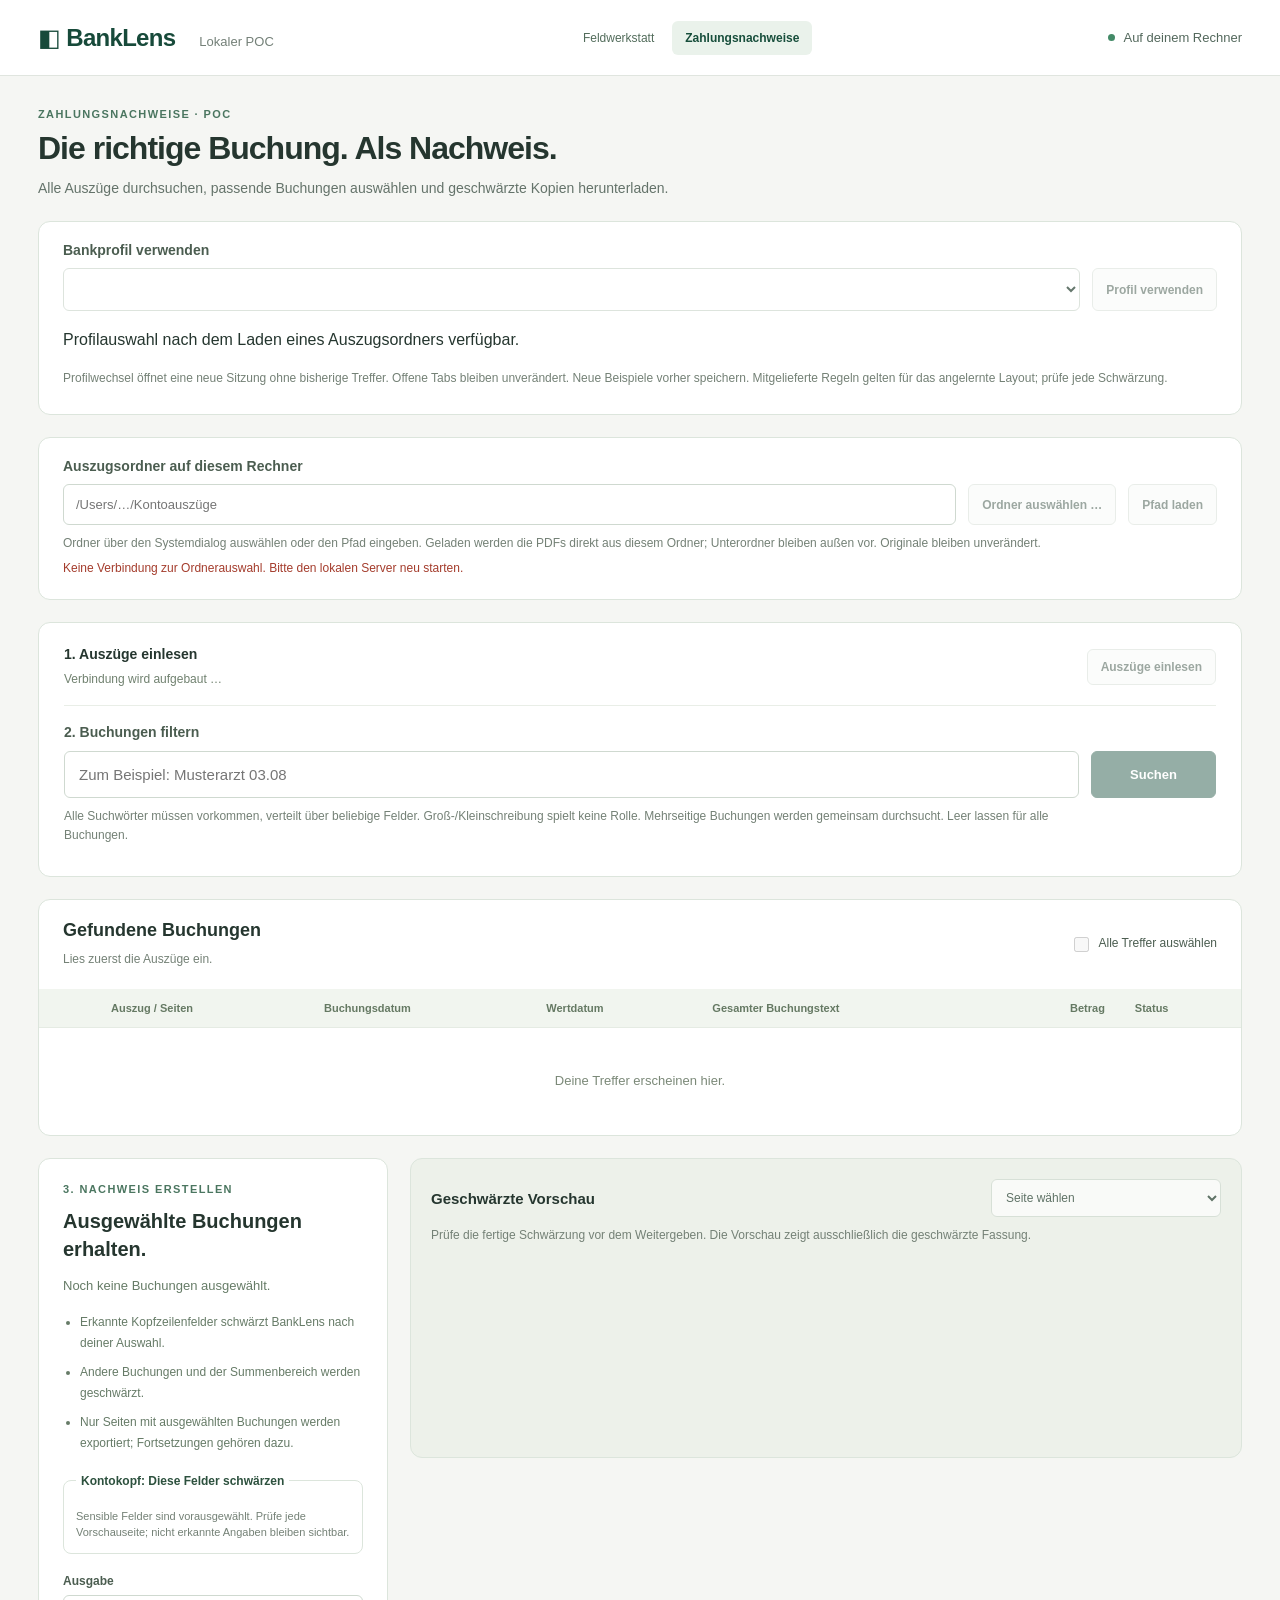
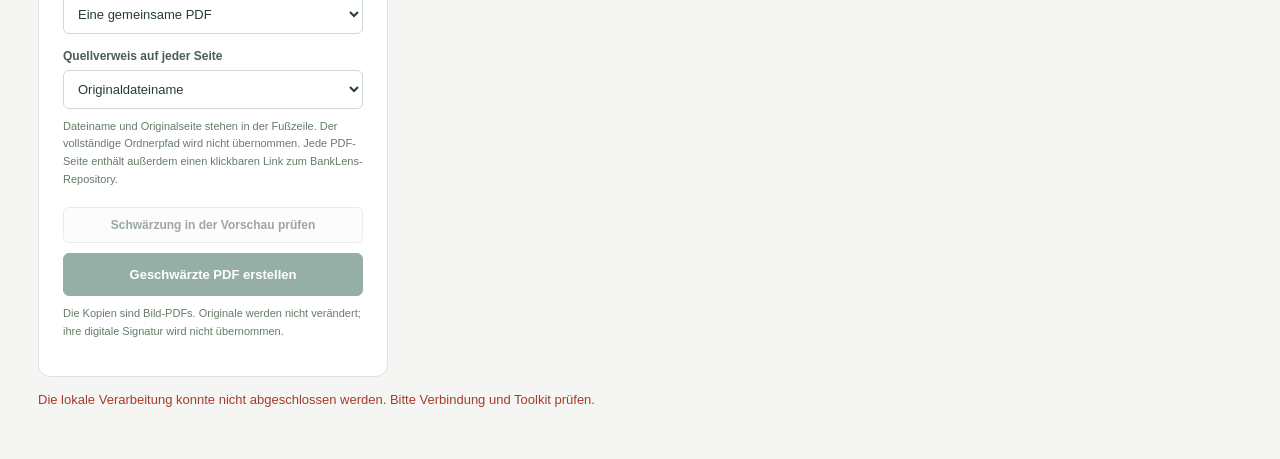
==== banklens_pdf/web/proof.html @ d5701d14 "Add selectable bank profiles with immutable local revisions Refs #6. Bundle structural Bank Austria " ====
<!doctype html>
<html lang="de">
<head><meta charset="utf-8"><meta name="viewport" content="width=device-width,initial-scale=1"><title>BankLens · Zahlungsnachweise</title><link rel="stylesheet" href="style.css"><link rel="stylesheet" href="proof.css"><script src="proof.js" defer></script><script src="source.js" defer></script><script src="profiles.js" defer></script></head>
<body>
<header><a class="brand" href="./">◧ BankLens <span id="version">Lokaler POC</span></a><nav class="mode-nav"><a href="./">Feldwerkstatt</a><a href="proof.html" aria-current="page">Zahlungsnachweise</a></nav><span class="local"><i></i> Auf deinem Rechner</span></header>
<main>
  <section class="intro"><div class="eyebrow">ZAHLUNGSNACHWEISE · POC</div><h1>Die richtige Buchung. Als Nachweis.</h1><p>Alle Auszüge durchsuchen, passende Buchungen auswählen und geschwärzte Kopien herunterladen.</p></section>
  <section class="source-card" aria-label="Bankprofil"><label for="profile-select">Bankprofil verwenden</label><div class="source-line"><select id="profile-select" disabled aria-describedby="profile-status profile-help"></select><button id="profile-switch" class="secondary" disabled>Profil verwenden</button></div><p id="profile-status" role="status" aria-live="polite">Profil wird geladen …</p><p id="profile-help" class="help">Profilwechsel öffnet eine neue Sitzung ohne bisherige Treffer. Offene Tabs bleiben unverändert. Neue Beispiele vorher speichern. Mitgelieferte Regeln gelten für das angelernte Layout; prüfe jede Schwärzung.</p></section>
  <section class="source-card" aria-label="Auszugsordner"><form id="source-form"><label for="source-directory">Auszugsordner auf diesem Rechner</label><div class="source-line"><input id="source-directory" type="text" placeholder="/Users/…/Kontoauszüge" autocomplete="off" spellcheck="false" disabled><button id="source-pick" class="secondary" type="button" disabled>Ordner auswählen …</button><button id="source-load" class="secondary" type="submit" disabled>Pfad laden</button></div><p class="help">Ordner über den Systemdialog auswählen oder den Pfad eingeben. Geladen werden die PDFs direkt aus diesem Ordner; Unterordner bleiben außen vor. Originale bleiben unverändert.</p><p id="source-status" role="status" aria-live="polite">Ordnerinformationen werden geladen …</p></form></section>
  <section class="search-card">
    <div class="index-bar"><div><strong>1. Auszüge einlesen</strong><p id="index-profile" class="help"></p><p id="index-status" role="status">Verbindung wird aufgebaut …</p></div><div><button id="index" class="secondary" disabled>Auszüge einlesen</button><button id="stop" class="secondary" hidden>Anhalten</button></div></div>
    <progress id="index-progress" max="1" value="0" hidden></progress>
    <form id="search-form"><label for="query">2. Buchungen filtern</label><div class="search-line"><input id="query" type="search" placeholder="Zum Beispiel: Musterarzt 03.08" maxlength="500" autocomplete="off" disabled><button id="search" class="primary" disabled>Suchen</button></div><p class="help">Alle Suchwörter müssen vorkommen, verteilt über beliebige Felder. Groß-/Kleinschreibung spielt keine Rolle. Mehrseitige Buchungen werden gemeinsam durchsucht. Leer lassen für alle Buchungen.</p></form>
  </section>
  <section class="results-card">
    <div class="results-heading"><div><h2>Gefundene Buchungen</h2><p id="result-count" class="help">Lies zuerst die Auszüge ein.</p></div><label class="checkbox"><input id="select-all" type="checkbox" disabled>Alle Treffer auswählen</label></div>
    <div class="table-scroll"><table id="results"><thead><tr><th><span class="sr-only">Auswahl</span></th><th>Auszug / Seiten</th><th>Buchungsdatum</th><th>Wertdatum</th><th>Gesamter Buchungstext</th><th class="amount">Betrag</th><th>Status</th></tr></thead><tbody id="result-rows"></tbody></table></div>
    <p id="empty-results" class="empty-results">Deine Treffer erscheinen hier.</p>
  </section>
  <section class="export-area">
    <div class="export-card"><div class="eyebrow">3. NACHWEIS ERSTELLEN</div><h2>Ausgewählte Buchungen erhalten.</h2><p id="selection-count">Noch keine Buchungen ausgewählt.</p><ul class="policy"><li>Erkannte Kopfzeilenfelder schwärzt BankLens nach deiner Auswahl.</li><li>Andere Buchungen und der Summenbereich werden geschwärzt.</li><li>Nur Seiten mit ausgewählten Buchungen werden exportiert; Fortsetzungen gehören dazu.</li></ul><fieldset class="redaction-fieldset"><legend>Kontokopf: Diese Felder schwärzen</legend><div id="redaction-options" class="redaction-options"></div><p id="redaction-help" class="help">Sensible Felder sind vorausgewählt. Prüfe jede Vorschauseite; nicht erkannte Angaben bleiben sichtbar.</p></fieldset><label for="export-format">Ausgabe</label><select id="export-format"><option value="combined">Eine gemeinsame PDF</option><option value="separate">Einzel-PDFs und ZIP</option></select><label for="source-reference">Quellverweis auf jeder Seite</label><select id="source-reference"><option value="filename">Originaldateiname</option><option value="neutral">Neutrale Dokumentnummer</option></select><p class="help">Dateiname und Originalseite stehen in der Fußzeile. Der vollständige Ordnerpfad wird nicht übernommen. Jede PDF-Seite enthält außerdem einen klickbaren Link zum BankLens-Repository.</p><button id="preview" class="secondary full spaced" disabled>Schwärzung in der Vorschau prüfen</button><button id="export" class="primary full spaced" disabled>Geschwärzte PDF erstellen</button><p class="help">Die Kopien sind Bild-PDFs. Originale werden nicht verändert; ihre digitale Signatur wird nicht übernommen.</p><progress id="export-progress" max="1" value="0" hidden></progress><p id="export-status" role="status"></p><div id="downloads"></div></div>
    <div class="preview-card"><div class="preview-heading"><h2>Geschwärzte Vorschau</h2><label class="sr-only" for="preview-page">Vorschauseite</label><select id="preview-page" disabled><option value="">Seite wählen</option></select></div><p id="preview-hint" class="help">Prüfe die fertige Schwärzung vor dem Weitergeben. Die Vorschau zeigt ausschließlich die geschwärzte Fassung.</p><img id="preview-image" alt="Vorschau der geschwärzten PDF-Kopie" hidden></div>
  </section>
  <p id="status" role="status" aria-live="polite"></p>
</main>
</body></html>
---- banklens_pdf/web/style.css ----
:root{font-family:Inter,-apple-system,BlinkMacSystemFont,"Segoe UI",sans-serif;color:#25362f;background:#f5f6f3;font-synthesis:none}*{box-sizing:border-box}body{margin:0}header{height:76px;background:#fff;border-bottom:1px solid #e0e5df;padding:0 38px;display:flex;align-items:center;justify-content:space-between}.brand{font-size:24px;font-weight:750;letter-spacing:-.7px;text-decoration:none;color:#174a3a}.brand span{font-size:13px;color:#748078;letter-spacing:0;font-weight:450;margin-left:18px}.local{font-size:13px;color:#53685c;display:flex;align-items:center;gap:8px}.local i{width:7px;height:7px;border-radius:50%;background:#438a67}main{max-width:1500px;margin:auto;padding:32px 38px 48px}.eyebrow{font-size:11px;font-weight:750;letter-spacing:1.4px;color:#4b7660}h1{font-size:32px;letter-spacing:-1px;margin:10px 0}p{line-height:1.6}.intro p{font-size:14px;color:#64736a;margin:0 0 22px}.notice{background:#fff7e7;border:1px solid #e9d7ad;border-radius:9px;padding:13px 17px;font-size:13px;color:#70552b;margin-bottom:24px}.notice strong{margin-right:5px}.workspace{display:grid;grid-template-columns:minmax(0,1fr) 340px;gap:24px;align-items:start}.viewer{background:#e9ede8;border:1px solid #d9e0d9;border-radius:12px;overflow:hidden}.toolbar{background:#fff;border-bottom:1px solid #dfe4de;padding:13px 16px;display:flex;justify-content:space-between;gap:12px;align-items:center}.toolbar select{width:150px;margin:0}.pager{display:flex;align-items:center;gap:9px;font-size:12px;color:#657369}.pager input{width:58px;margin:0;padding:8px}.pager button{padding:7px 10px}.paper-space{padding:25px;min-height:500px;position:relative}.paper{position:relative;line-height:0;width:100%;box-shadow:0 3px 14px #203d2917;background:#fff;user-select:none}.paper img{display:block;width:100%;height:auto}.paper svg{position:absolute;inset:0;width:100%;height:100%;touch-action:none;cursor:crosshair}.paper rect.mark{fill:#d1eee3;fill-opacity:.87;stroke:#147453;stroke-width:2;vector-effect:non-scaling-stroke}.paper rect.draft{fill:#258c6a;fill-opacity:.2;stroke:#147453;stroke-width:2;stroke-dasharray:5;vector-effect:non-scaling-stroke}.paper text{font:14px sans-serif;fill:#174a3a;pointer-events:none}#loading{text-align:center;padding:50px 8px;color:#64736a;font-size:14px}.viewer-footer{padding:13px 18px;color:#68766c;font-size:12px;border-top:1px solid #d8dfd7}aside{display:flex;flex-direction:column;gap:15px}.card{padding:20px;background:#fff;border:1px solid #dfe5de;border-radius:12px}.card-title{display:flex;align-items:center;gap:10px;margin-bottom:19px}.step{font-size:11px;font-weight:700;background:#edf3ee;border:1px solid #dce7df;color:#476c56;border-radius:50%;width:23px;height:23px;display:grid;place-items:center}h2{font-size:15px;margin:0;font-weight:650}label{font-size:12px;color:#4b5d50;font-weight:600;display:block;margin-top:15px}input,select,button{font:inherit;border:1px solid #cfd9d0;border-radius:6px;background:#fff;color:#253e30}input,select{width:100%;margin-top:7px;padding:10px;font-size:13px}input:focus,select:focus,button:focus-visible,summary:focus-visible{outline:3px solid #94c9b5;outline-offset:2px}button{padding:10px 13px;cursor:pointer;font-size:12px;font-weight:600}button:disabled{opacity:.45;cursor:default}.full{width:100%}.primary{background:#174e3b;color:#fff;border-color:#174e3b;font-size:13px;padding:13px}.secondary{background:#f8faf7}.help{font-size:12px;color:#748176;line-height:1.6;margin:9px 0}.checkbox{display:flex;gap:9px;font-size:12px;font-weight:400;line-height:1.6}.checkbox input{margin:3px 0;width:15px;height:15px;flex-shrink:0;accent-color:#174e3b}details{border-top:1px solid #edf0eb;margin-top:18px;padding-top:15px}summary{font-size:12px;color:#476c56;cursor:pointer}.coordinates{display:grid;grid-template-columns:1fr 1fr;gap:0 12px;margin-bottom:12px}.counts{font-size:11px;color:#6a7d6e;display:flex;justify-content:space-between;gap:7px;align-items:center}.badge{font-size:10px;padding:4px 7px;background:#edf3ee;border-radius:4px;white-space:nowrap}.badge.changed{background:#fff0d8;color:#805c23}#regions{padding:0;margin:12px 0;list-style:none;max-height:235px;overflow:auto}#regions li{padding:10px 0;border-top:1px solid #eef1ec;display:flex;gap:8px;align-items:center}#regions li div{flex:1;min-width:0}#regions strong{display:block;font-size:12px;font-weight:600}#regions small{display:block;font-size:11px;color:#708075;margin-top:4px;white-space:nowrap;overflow:hidden;text-overflow:ellipsis}#regions button{border:0;color:#987466;font-size:16px;padding:5px 9px}#status{font-size:12px;color:#356f51;line-height:1.6;margin-bottom:0}#status.error{color:#a33b2b}.sr-only{position:absolute;width:1px;height:1px;padding:0;overflow:hidden;clip:rect(0,0,0,0);white-space:nowrap}body.busy #overlay{pointer-events:none}body.busy #page-image{opacity:.4}@media(min-width:1500px){.paper-space{padding:32px 60px}}@media(max-width:950px){.workspace{grid-template-columns:minmax(0,1fr) 300px}main{padding:25px 20px}.toolbar{flex-wrap:wrap}.paper-space{padding:15px}header{padding:0 20px}}@media(max-width:720px){.workspace{grid-template-columns:1fr}header{height:65px}.brand span{display:none}.brand{font-size:21px}.local{font-size:11px}.paper-space{min-height:240px}h1{font-size:28px}.toolbar{flex-wrap:nowrap}.toolbar select{width:125px}main{padding:24px 12px}.pager{gap:5px}.pager label{display:none}.notice{line-height:1.6}}
/* Feldwerkstatt: text selection sits above non-interactive field highlights. */
.paper svg{pointer-events:none;cursor:default;z-index:1}.paper{user-select:text}.paper img{user-select:none}#text-layer{position:absolute;inset:0;z-index:2;user-select:text;cursor:text;overflow:hidden}.token{position:absolute;display:inline-block;white-space:pre;color:transparent;transform-origin:top left;user-select:text;cursor:text}.token::selection{background:#4f8dd46b;color:transparent}.paper .field-mark{fill:#5baf8b;fill-opacity:.15;stroke:#27805b;stroke-width:1.4;vector-effect:non-scaling-stroke}.paper .field-mark.suggestion{fill:#ecb95b;fill-opacity:.2;stroke:#b98520;stroke-dasharray:4 2}.paper .field-mark.row-mark{fill-opacity:.04;stroke-opacity:.55;stroke-width:1}.paper .field-mark.selected{fill:#508bd5;fill-opacity:.22;stroke:#3479c0;stroke-width:2}body.busy #text-layer{pointer-events:none}.spaced{margin-top:10px}.view-options{display:flex;align-items:center;gap:10px;padding:10px 16px;background:#f8faf6;border-bottom:1px solid #dce4da;flex-wrap:wrap}.view-options label{margin:0;font-size:11px}.view-options select{width:210px;margin:0;padding:7px;font-size:11px}.legend{display:flex;align-items:center;gap:5px;font-size:10px;color:#667c6b;margin-left:auto}.legend i{height:7px;width:7px;display:inline-block;border-radius:2px}.example-dot{background:#4b9c73}.suggestion-dot{background:#d8ab54}.selection-preview{background:#f1f5f1;border:1px dashed #cad8cd;border-radius:7px;padding:12px;font-size:13px;line-height:1.6;min-height:64px;max-height:150px;overflow:auto;white-space:pre-wrap;user-select:text}.button-pair{display:flex;gap:8px;margin-top:10px}.button-pair button{flex:1;font-size:11px;padding:8px}.summary{padding:12px;border-radius:7px;background:#f3f6ef;font-size:12px;line-height:1.7;color:#526d58}#annotations{list-style:none;padding:0;margin:12px 0;max-height:340px;overflow:auto}#annotations li{padding:12px 0;border-top:1px solid #e8eee7}#annotations strong{display:block;font-size:12px}#annotations small{display:block;white-space:pre-wrap;overflow-wrap:anywhere;font-size:11px;line-height:1.6;margin-top:4px;color:#687c6b}.annotation-kind{display:inline-block;font-size:9px;padding:3px 5px;border-radius:3px;margin-top:6px;background:#edf4ee;color:#3d6b4b}.annotation-kind.suggestion{background:#fff1d4;color:#8a641f}.annotation-actions{display:flex;flex-wrap:wrap;gap:5px;margin-top:8px}.small-action{padding:5px 7px;font-size:10px;background:#fbfcfa}.rows-section{background:#fff;padding:20px;border-top:1px solid #dce4da}.rows-section h2{font-size:14px}.table-scroll{overflow:auto}table{border-collapse:collapse;width:100%;font-size:11px;margin-top:15px}th{text-align:left;color:#657963;font-weight:600;background:#f1f5ef}td,th{padding:10px;border-bottom:1px solid #e5ebe3;vertical-align:top}td{white-space:pre-wrap;line-height:1.5}progress{width:100%;height:8px;accent-color:#286a49;margin-top:15px}.save-card label{margin-top:0}.workspace{grid-template-columns:minmax(0,1fr) 360px}#status{overflow-wrap:anywhere}@media(min-width:951px){aside{position:sticky;top:16px;max-height:calc(100vh -32px);overflow-y:auto;padding-right:3px;scrollbar-width:thin}}@media(max-width:950px){.workspace{grid-template-columns:minmax(0,1fr) 310px}}@media(max-width:720px){.workspace{grid-template-columns:1fr}.view-options{gap:7px}.view-options select{width:175px}.legend{margin-left:0}.toolbar select{width:110px}.local{font-size:10px}#annotations{max-height:420px}}
.owner-list{display:flex;gap:10px;flex-wrap:wrap;font-size:12px;color:#657963;margin:12px 0 22px}.owner-list div{display:flex;flex-direction:column;gap:5px;border:1px solid #dce5db;border-radius:6px;padding:10px 12px;background:#f7faf5}.owner-list strong{font-size:10px;color:#6b7e69}.owner-list span{color:#284631}.format-warning{color:#a4631b!important}#holder-control{margin-bottom:15px}#holder-control label{margin-top:10px}
.mode-nav{display:flex;gap:5px}.mode-nav a{font-size:12px;color:#526c5b;text-decoration:none;padding:9px 12px;border-radius:6px}.mode-nav a[aria-current=page]{background:#eaf2eb;color:#174e3b;font-weight:650}@media(max-width:950px){header .local{display:none}}@media(max-width:720px){.mode-nav a{font-size:10px;padding:8px}.mode-nav{gap:0}}

/* Local folder selection is shared by both modes. */
.source-card{background:#fff;border:1px solid #dce5dc;border-radius:12px;padding:20px 24px;margin-bottom:22px}.source-card label{margin-top:0;font-size:14px}.source-line{display:flex;align-items:stretch;gap:12px;margin-top:10px}.source-line input,.source-line select{margin:0;min-width:0;flex:1;padding:12px}.source-line button{white-space:nowrap}.source-card .help{margin-bottom:6px}#source-status{font-size:12px;color:#436d51;margin:4px 0 0;overflow-wrap:anywhere}#source-status.error{color:#a43c2c}@media(max-width:720px){.source-card{padding:18px}.source-line{flex-direction:column;gap:8px}.source-line button{align-self:flex-start}}
---- banklens_pdf/web/proof.css ----
.mode-nav{display:flex;gap:5px}.mode-nav a{color:#526c5b;text-decoration:none;font-size:12px;padding:10px 13px;border-radius:6px}.mode-nav a[aria-current=page]{background:#eaf2eb;color:#174e3b;font-weight:650}main{max-width:1550px}.search-card,.results-card,.export-card,.preview-card{background:#fff;border:1px solid #dce5dc;border-radius:12px}.search-card{padding:22px 25px;margin-bottom:22px}.index-bar{display:flex;justify-content:space-between;align-items:center;gap:20px;border-bottom:1px solid #e9eee7;padding-bottom:16px;margin-bottom:18px}.index-bar strong{font-size:14px}.index-bar p{font-size:12px;color:#70816f;margin:7px 0 0}.index-bar button{white-space:nowrap}#search-form>label{font-size:14px;margin:0 0 11px}.search-line{display:flex;gap:12px}.search-line input{margin:0;padding:14px;font-size:15px;flex:1;min-width:0}.search-line button{width:125px}.search-card .help{max-width:1000px}.results-card{overflow:hidden}.results-heading{padding:20px 24px;display:flex;justify-content:space-between;gap:15px;align-items:center}.results-heading h2{font-size:18px}.results-heading p{margin-bottom:0}.results-heading label{margin:0;white-space:nowrap}.results-card .table-scroll{max-height:620px;overflow:auto}#results{margin:0;font-size:12px}#results th{position:sticky;top:0;background:#f1f5ef;z-index:1;font-size:11px}#results td,#results th{padding:13px 15px}#results input[type=checkbox]{width:16px;height:16px;margin:2px;accent-color:#1e6446}#results td:first-child{width:35px}.booking-text{min-width:240px;max-width:650px;white-space:pre-wrap;overflow-wrap:anywhere;line-height:1.65}.amount{text-align:right;white-space:nowrap;font-variant-numeric:tabular-nums}.document-label{font-weight:600;white-space:nowrap}.document-pages{font-size:11px;color:#74836f;display:block;margin-top:5px}.booking-state{font-size:10px;padding:4px 6px;border-radius:4px;background:#edf4ee;color:#4b7558;white-space:nowrap}.booking-state.incomplete{background:#fff0d6;color:#8a641e}.empty-results{text-align:center;padding:30px;color:#7b8978;font-size:13px}.export-area{display:grid;grid-template-columns:350px minmax(0,1fr);gap:22px;margin-top:22px;align-items:start}.export-card{padding:24px}.export-card h2{font-size:20px;line-height:1.4;margin:12px 0}.export-card>p{font-size:13px;color:#667c67}.policy{padding-left:17px;font-size:12px;line-height:1.75;color:#667b67;margin:15px 0 20px}.policy li{margin-bottom:8px}.export-card .help{font-size:11px}#export-status{font-size:12px;color:#356c49;line-height:1.6}.preview-card{padding:20px;min-height:300px;background:#edf1ea}.preview-heading{display:flex;align-items:center;justify-content:space-between;gap:15px}.preview-heading select{margin:0;max-width:230px;font-size:12px}.preview-heading h2{font-size:15px}.preview-card>img{display:block;max-width:100%;height:auto;margin:15px auto 0;box-shadow:0 3px 15px #182c2222}.preview-card>img[hidden]{display:none}#downloads a{display:block;padding:11px 13px;margin-top:9px;border:1px solid #b8cfbc;border-radius:6px;color:#1b5f3f;background:#f3f8f2;text-decoration:none;font-size:12px;font-weight:600}#status{font-size:13px;color:#466e50}#status.error{color:#a43c2c}.search-card progress{margin-top:0;margin-bottom:15px}@media(max-width:950px){.export-area{grid-template-columns:300px minmax(0,1fr)}header .local{display:none}.mode-nav a{padding:9px;font-size:11px}}@media(max-width:720px){.export-area{grid-template-columns:1fr}.search-card{padding:18px}.index-bar{align-items:flex-start;gap:10px}.index-bar button{padding:9px;font-size:11px}.search-line{gap:8px}.search-line input{font-size:13px}.search-line button{width:85px}.results-heading{padding:18px;align-items:flex-start;flex-direction:column}.brand span{display:none}.mode-nav{gap:0}.mode-nav a{padding:8px;font-size:10px}.preview-heading{flex-wrap:wrap}.preview-heading select{max-width:100%}.booking-text{min-width:230px}}
.redaction-fieldset{border:1px solid #dce5dc;border-radius:8px;padding:12px;margin:16px 0 20px;min-width:0}.redaction-fieldset legend{font-size:12px;font-weight:650;padding:0 5px;color:#2d513e}.redaction-options{display:grid;grid-template-columns:1fr 1fr;gap:4px 10px}.redaction-option{display:grid;grid-template-columns:18px minmax(0,1fr);grid-template-rows:auto auto;align-items:center;gap:2px 6px;margin:0;padding:5px 2px;font-size:11px;line-height:1.35}.redaction-option input{grid-row:1/3;width:15px;height:15px;margin:0;accent-color:#1e6446}.redaction-option small{grid-column:2;color:#7b8978;font-size:9px;font-weight:400}.redaction-option:has(input:disabled){color:#849083}.redaction-fieldset .help{margin:8px 0 0;line-height:1.5}@media(max-width:420px){.redaction-options{grid-template-columns:1fr}}
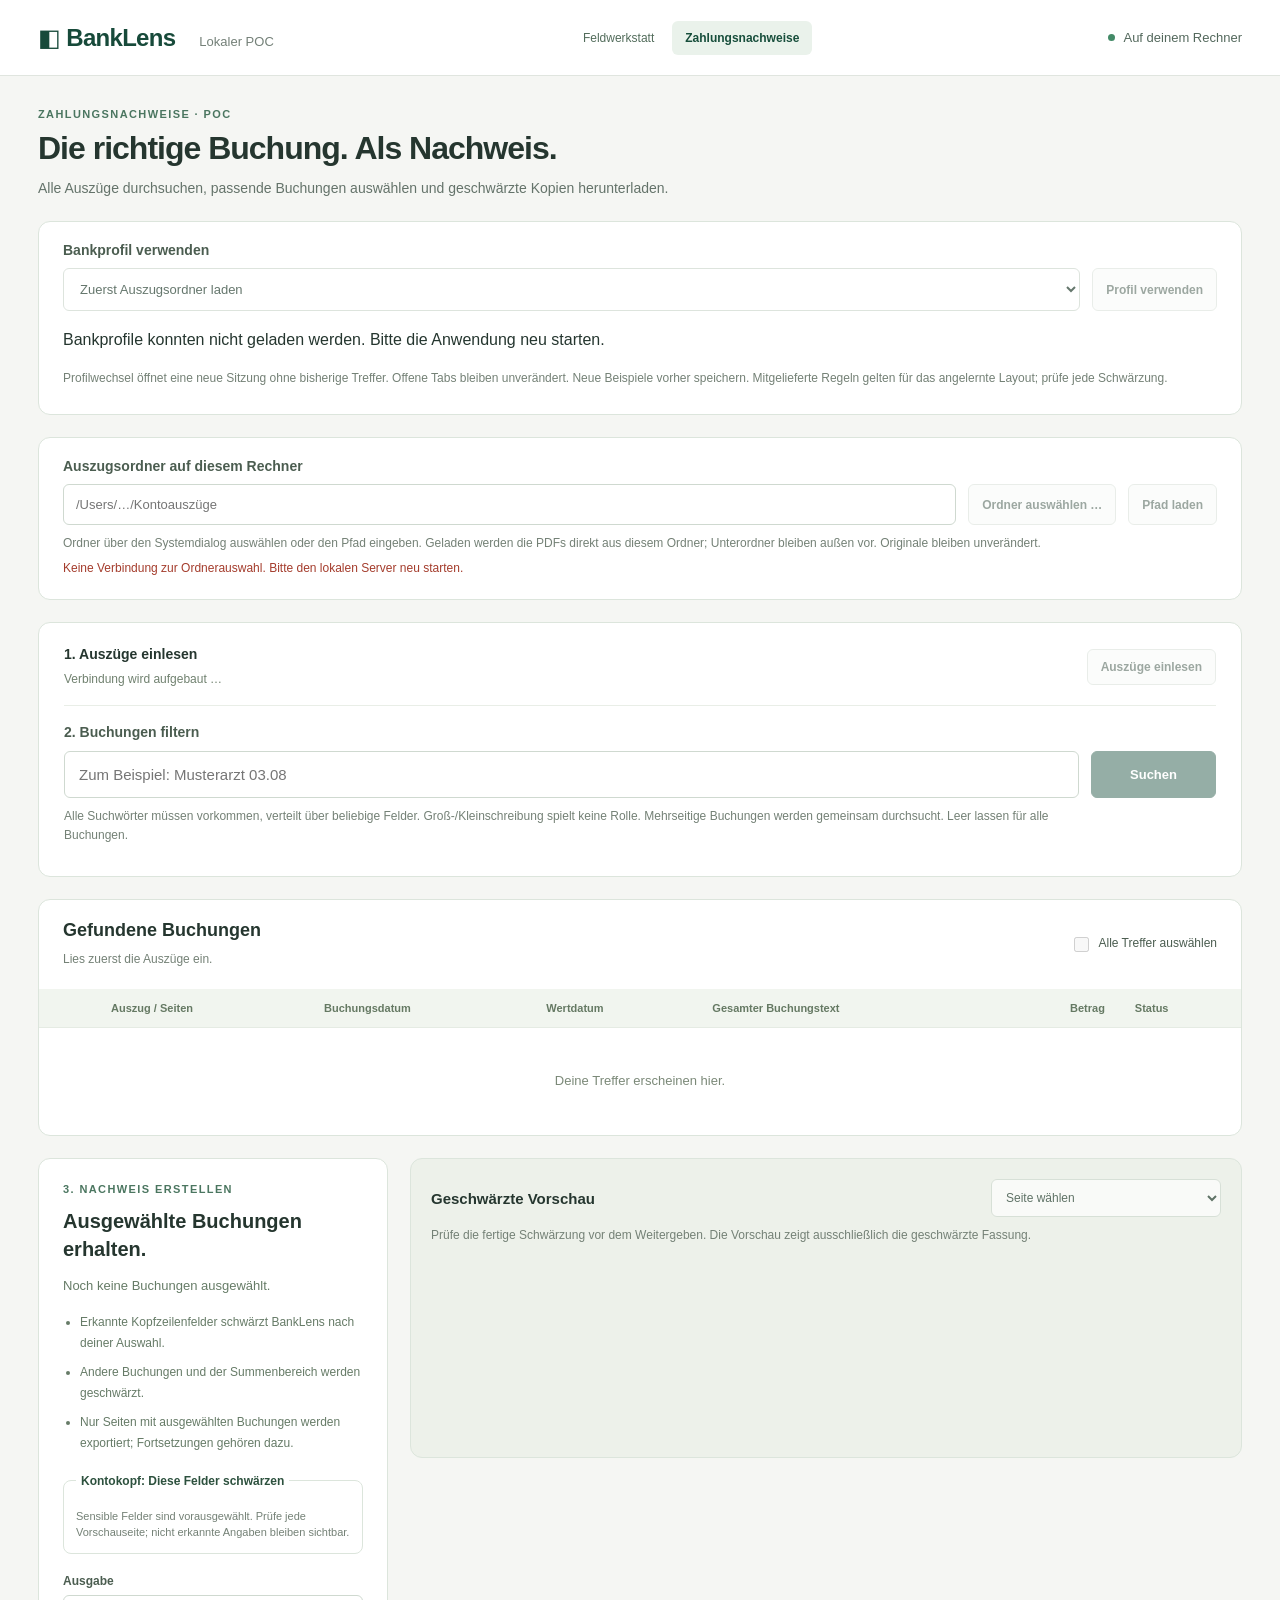
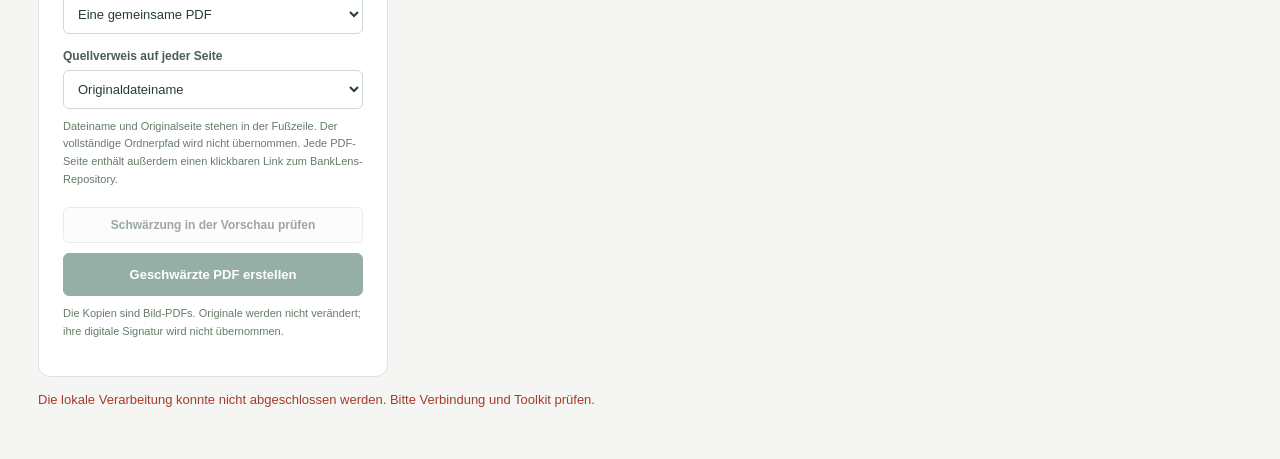
==== commit c24008ad: "Clarify when bank profiles become available" ====
--- a/banklens_pdf/web/proof.html
+++ b/banklens_pdf/web/proof.html
@@ -5,7 +5,7 @@
 <header><a class="brand" href="./">◧ BankLens <span id="version">Lokaler POC</span></a><nav class="mode-nav"><a href="./">Feldwerkstatt</a><a href="proof.html" aria-current="page">Zahlungsnachweise</a></nav><span class="local"><i></i> Auf deinem Rechner</span></header>
 <main>
   <section class="intro"><div class="eyebrow">ZAHLUNGSNACHWEISE · POC</div><h1>Die richtige Buchung. Als Nachweis.</h1><p>Alle Auszüge durchsuchen, passende Buchungen auswählen und geschwärzte Kopien herunterladen.</p></section>
-  <section class="source-card" aria-label="Bankprofil"><label for="profile-select">Bankprofil verwenden</label><div class="source-line"><select id="profile-select" disabled aria-describedby="profile-status profile-help"></select><button id="profile-switch" class="secondary" disabled>Profil verwenden</button></div><p id="profile-status" role="status" aria-live="polite">Profil wird geladen …</p><p id="profile-help" class="help">Profilwechsel öffnet eine neue Sitzung ohne bisherige Treffer. Offene Tabs bleiben unverändert. Neue Beispiele vorher speichern. Mitgelieferte Regeln gelten für das angelernte Layout; prüfe jede Schwärzung.</p></section>
+  <section class="source-card" aria-label="Bankprofil"><label for="profile-select">Bankprofil verwenden</label><div class="source-line"><select id="profile-select" disabled aria-describedby="profile-status profile-help"><option value="">Zuerst Auszugsordner laden</option></select><button id="profile-switch" class="secondary" disabled>Profil verwenden</button></div><p id="profile-status" role="status" aria-live="polite">Profil wird geladen …</p><p id="profile-help" class="help">Profilwechsel öffnet eine neue Sitzung ohne bisherige Treffer. Offene Tabs bleiben unverändert. Neue Beispiele vorher speichern. Mitgelieferte Regeln gelten für das angelernte Layout; prüfe jede Schwärzung.</p></section>
   <section class="source-card" aria-label="Auszugsordner"><form id="source-form"><label for="source-directory">Auszugsordner auf diesem Rechner</label><div class="source-line"><input id="source-directory" type="text" placeholder="/Users/…/Kontoauszüge" autocomplete="off" spellcheck="false" disabled><button id="source-pick" class="secondary" type="button" disabled>Ordner auswählen …</button><button id="source-load" class="secondary" type="submit" disabled>Pfad laden</button></div><p class="help">Ordner über den Systemdialog auswählen oder den Pfad eingeben. Geladen werden die PDFs direkt aus diesem Ordner; Unterordner bleiben außen vor. Originale bleiben unverändert.</p><p id="source-status" role="status" aria-live="polite">Ordnerinformationen werden geladen …</p></form></section>
   <section class="search-card">
     <div class="index-bar"><div><strong>1. Auszüge einlesen</strong><p id="index-profile" class="help"></p><p id="index-status" role="status">Verbindung wird aufgebaut …</p></div><div><button id="index" class="secondary" disabled>Auszüge einlesen</button><button id="stop" class="secondary" hidden>Anhalten</button></div></div>
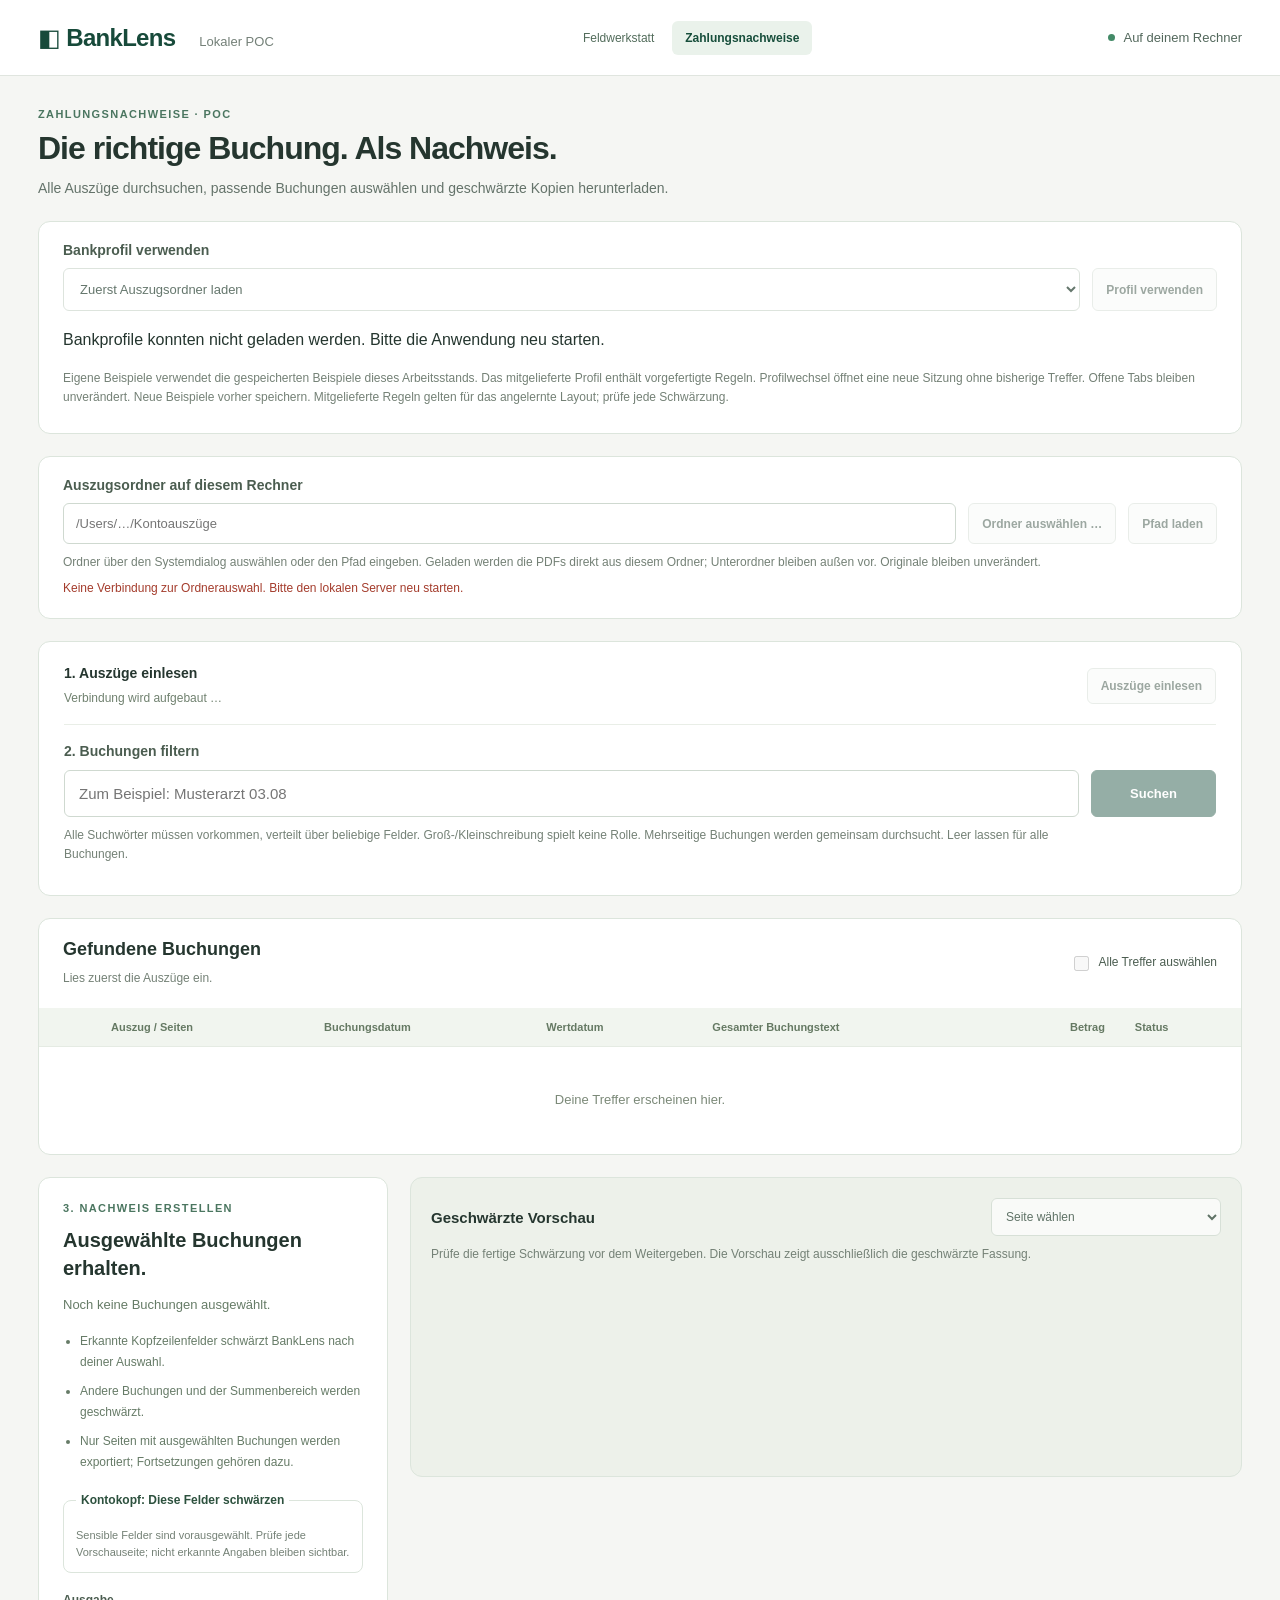
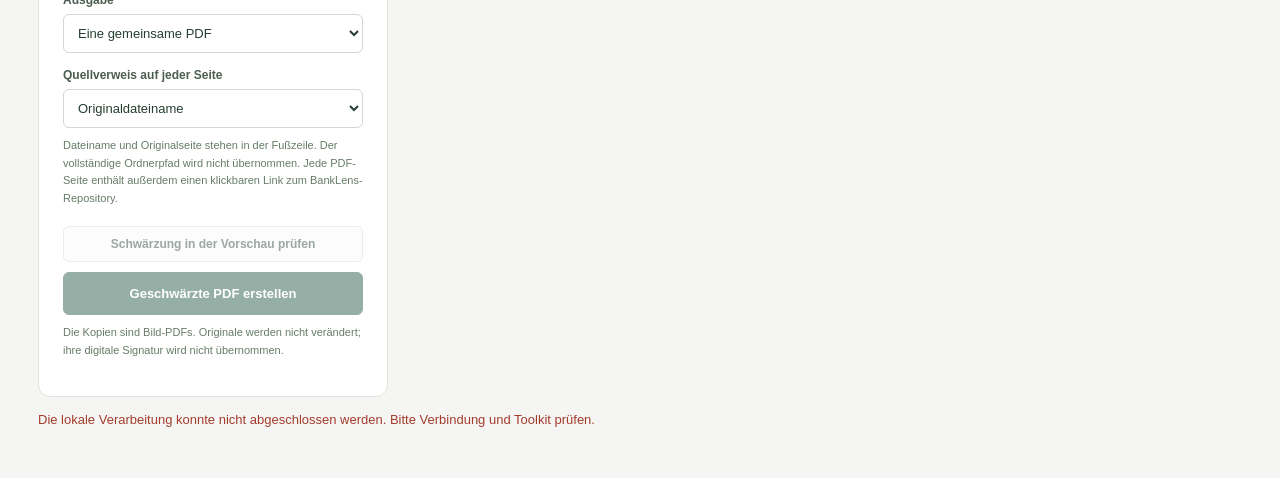
==== commit be54b1ad: "Clarify built-in and workspace profile choices" ====
--- a/banklens_pdf/web/proof.html
+++ b/banklens_pdf/web/proof.html
@@ -5,7 +5,7 @@
 <header><a class="brand" href="./">◧ BankLens <span id="version">Lokaler POC</span></a><nav class="mode-nav"><a href="./">Feldwerkstatt</a><a href="proof.html" aria-current="page">Zahlungsnachweise</a></nav><span class="local"><i></i> Auf deinem Rechner</span></header>
 <main>
   <section class="intro"><div class="eyebrow">ZAHLUNGSNACHWEISE · POC</div><h1>Die richtige Buchung. Als Nachweis.</h1><p>Alle Auszüge durchsuchen, passende Buchungen auswählen und geschwärzte Kopien herunterladen.</p></section>
-  <section class="source-card" aria-label="Bankprofil"><label for="profile-select">Bankprofil verwenden</label><div class="source-line"><select id="profile-select" disabled aria-describedby="profile-status profile-help"><option value="">Zuerst Auszugsordner laden</option></select><button id="profile-switch" class="secondary" disabled>Profil verwenden</button></div><p id="profile-status" role="status" aria-live="polite">Profil wird geladen …</p><p id="profile-help" class="help">Profilwechsel öffnet eine neue Sitzung ohne bisherige Treffer. Offene Tabs bleiben unverändert. Neue Beispiele vorher speichern. Mitgelieferte Regeln gelten für das angelernte Layout; prüfe jede Schwärzung.</p></section>
+  <section class="source-card" aria-label="Bankprofil"><label for="profile-select">Bankprofil verwenden</label><div class="source-line"><select id="profile-select" disabled aria-describedby="profile-status profile-help"><option value="">Zuerst Auszugsordner laden</option></select><button id="profile-switch" class="secondary" disabled>Profil verwenden</button></div><p id="profile-status" role="status" aria-live="polite">Profil wird geladen …</p><p id="profile-help" class="help">Eigene Beispiele verwendet die gespeicherten Beispiele dieses Arbeitsstands. Das mitgelieferte Profil enthält vorgefertigte Regeln. Profilwechsel öffnet eine neue Sitzung ohne bisherige Treffer. Offene Tabs bleiben unverändert. Neue Beispiele vorher speichern. Mitgelieferte Regeln gelten für das angelernte Layout; prüfe jede Schwärzung.</p></section>
   <section class="source-card" aria-label="Auszugsordner"><form id="source-form"><label for="source-directory">Auszugsordner auf diesem Rechner</label><div class="source-line"><input id="source-directory" type="text" placeholder="/Users/…/Kontoauszüge" autocomplete="off" spellcheck="false" disabled><button id="source-pick" class="secondary" type="button" disabled>Ordner auswählen …</button><button id="source-load" class="secondary" type="submit" disabled>Pfad laden</button></div><p class="help">Ordner über den Systemdialog auswählen oder den Pfad eingeben. Geladen werden die PDFs direkt aus diesem Ordner; Unterordner bleiben außen vor. Originale bleiben unverändert.</p><p id="source-status" role="status" aria-live="polite">Ordnerinformationen werden geladen …</p></form></section>
   <section class="search-card">
     <div class="index-bar"><div><strong>1. Auszüge einlesen</strong><p id="index-profile" class="help"></p><p id="index-status" role="status">Verbindung wird aufgebaut …</p></div><div><button id="index" class="secondary" disabled>Auszüge einlesen</button><button id="stop" class="secondary" hidden>Anhalten</button></div></div>
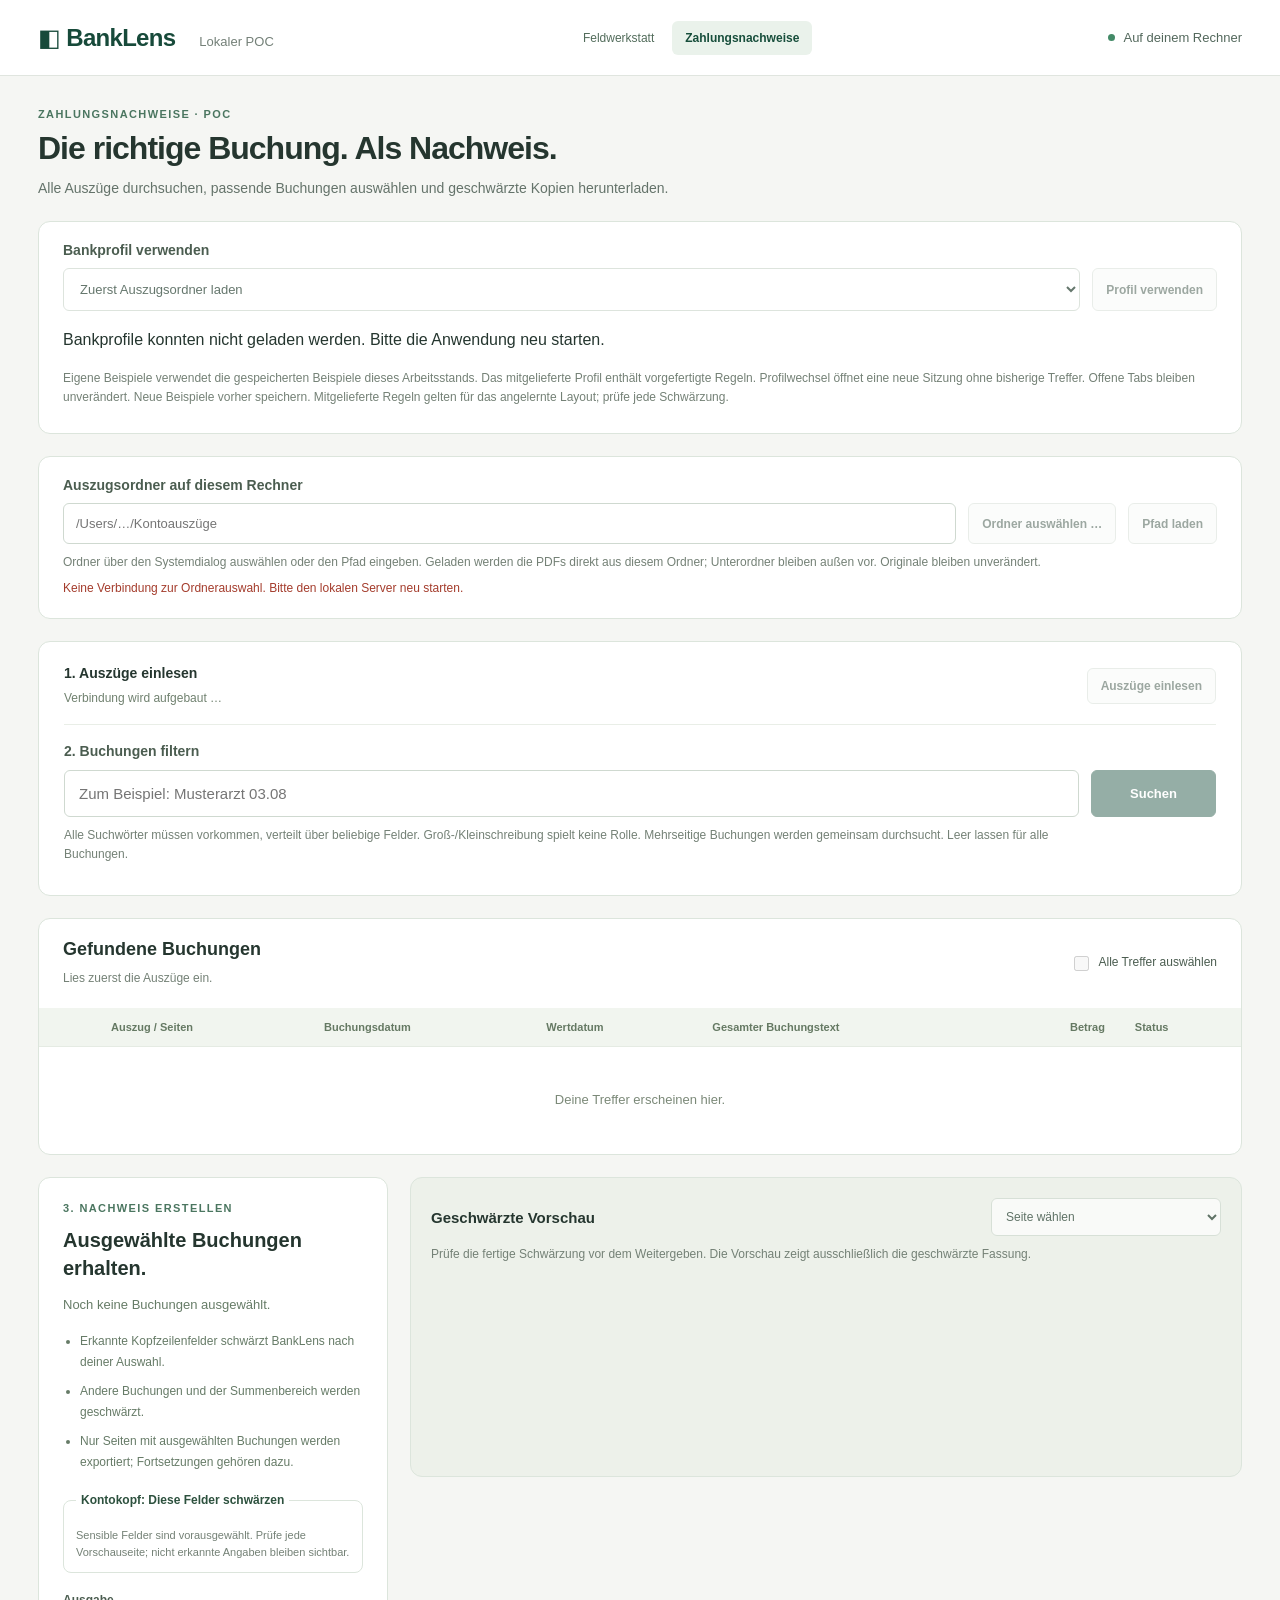
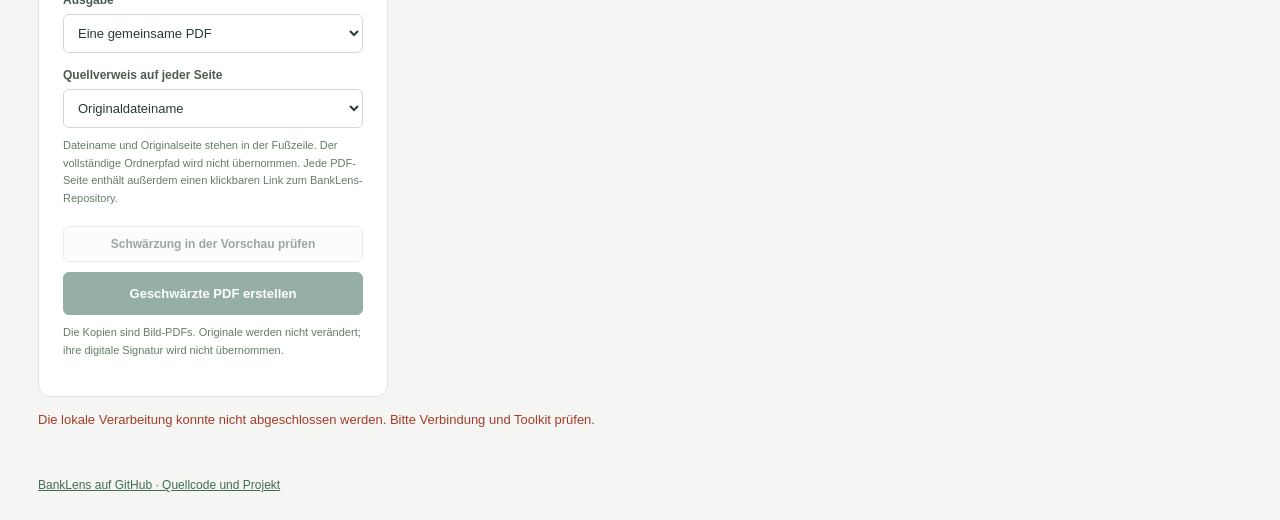
==== commit 126b3228: "Document Windows licensing and link project" ====
--- a/banklens_pdf/web/proof.html
+++ b/banklens_pdf/web/proof.html
@@ -23,4 +23,5 @@
   </section>
   <p id="status" role="status" aria-live="polite"></p>
 </main>
+<footer class="project-footer"><a href="https://github.com/cip/BankLens" target="_blank" rel="noopener noreferrer">BankLens auf GitHub · Quellcode und Projekt</a></footer>
 </body></html>
--- a/banklens_pdf/web/style.css
+++ b/banklens_pdf/web/style.css
@@ -3,6 +3,7 @@
 .paper svg{pointer-events:none;cursor:default;z-index:1}.paper{user-select:text}.paper img{user-select:none}#text-layer{position:absolute;inset:0;z-index:2;user-select:text;cursor:text;overflow:hidden}.token{position:absolute;display:inline-block;white-space:pre;color:transparent;transform-origin:top left;user-select:text;cursor:text}.token::selection{background:#4f8dd46b;color:transparent}.paper .field-mark{fill:#5baf8b;fill-opacity:.15;stroke:#27805b;stroke-width:1.4;vector-effect:non-scaling-stroke}.paper .field-mark.suggestion{fill:#ecb95b;fill-opacity:.2;stroke:#b98520;stroke-dasharray:4 2}.paper .field-mark.row-mark{fill-opacity:.04;stroke-opacity:.55;stroke-width:1}.paper .field-mark.selected{fill:#508bd5;fill-opacity:.22;stroke:#3479c0;stroke-width:2}body.busy #text-layer{pointer-events:none}.spaced{margin-top:10px}.view-options{display:flex;align-items:center;gap:10px;padding:10px 16px;background:#f8faf6;border-bottom:1px solid #dce4da;flex-wrap:wrap}.view-options label{margin:0;font-size:11px}.view-options select{width:210px;margin:0;padding:7px;font-size:11px}.legend{display:flex;align-items:center;gap:5px;font-size:10px;color:#667c6b;margin-left:auto}.legend i{height:7px;width:7px;display:inline-block;border-radius:2px}.example-dot{background:#4b9c73}.suggestion-dot{background:#d8ab54}.selection-preview{background:#f1f5f1;border:1px dashed #cad8cd;border-radius:7px;padding:12px;font-size:13px;line-height:1.6;min-height:64px;max-height:150px;overflow:auto;white-space:pre-wrap;user-select:text}.button-pair{display:flex;gap:8px;margin-top:10px}.button-pair button{flex:1;font-size:11px;padding:8px}.summary{padding:12px;border-radius:7px;background:#f3f6ef;font-size:12px;line-height:1.7;color:#526d58}#annotations{list-style:none;padding:0;margin:12px 0;max-height:340px;overflow:auto}#annotations li{padding:12px 0;border-top:1px solid #e8eee7}#annotations strong{display:block;font-size:12px}#annotations small{display:block;white-space:pre-wrap;overflow-wrap:anywhere;font-size:11px;line-height:1.6;margin-top:4px;color:#687c6b}.annotation-kind{display:inline-block;font-size:9px;padding:3px 5px;border-radius:3px;margin-top:6px;background:#edf4ee;color:#3d6b4b}.annotation-kind.suggestion{background:#fff1d4;color:#8a641f}.annotation-actions{display:flex;flex-wrap:wrap;gap:5px;margin-top:8px}.small-action{padding:5px 7px;font-size:10px;background:#fbfcfa}.rows-section{background:#fff;padding:20px;border-top:1px solid #dce4da}.rows-section h2{font-size:14px}.table-scroll{overflow:auto}table{border-collapse:collapse;width:100%;font-size:11px;margin-top:15px}th{text-align:left;color:#657963;font-weight:600;background:#f1f5ef}td,th{padding:10px;border-bottom:1px solid #e5ebe3;vertical-align:top}td{white-space:pre-wrap;line-height:1.5}progress{width:100%;height:8px;accent-color:#286a49;margin-top:15px}.save-card label{margin-top:0}.workspace{grid-template-columns:minmax(0,1fr) 360px}#status{overflow-wrap:anywhere}@media(min-width:951px){aside{position:sticky;top:16px;max-height:calc(100vh -32px);overflow-y:auto;padding-right:3px;scrollbar-width:thin}}@media(max-width:950px){.workspace{grid-template-columns:minmax(0,1fr) 310px}}@media(max-width:720px){.workspace{grid-template-columns:1fr}.view-options{gap:7px}.view-options select{width:175px}.legend{margin-left:0}.toolbar select{width:110px}.local{font-size:10px}#annotations{max-height:420px}}
 .owner-list{display:flex;gap:10px;flex-wrap:wrap;font-size:12px;color:#657963;margin:12px 0 22px}.owner-list div{display:flex;flex-direction:column;gap:5px;border:1px solid #dce5db;border-radius:6px;padding:10px 12px;background:#f7faf5}.owner-list strong{font-size:10px;color:#6b7e69}.owner-list span{color:#284631}.format-warning{color:#a4631b!important}#holder-control{margin-bottom:15px}#holder-control label{margin-top:10px}
 .mode-nav{display:flex;gap:5px}.mode-nav a{font-size:12px;color:#526c5b;text-decoration:none;padding:9px 12px;border-radius:6px}.mode-nav a[aria-current=page]{background:#eaf2eb;color:#174e3b;font-weight:650}@media(max-width:950px){header .local{display:none}}@media(max-width:720px){.mode-nav a{font-size:10px;padding:8px}.mode-nav{gap:0}}
+.project-footer{max-width:1500px;margin:auto;padding:0 38px 28px;font-size:12px}.project-footer a{color:#436d51}.project-footer a:focus-visible{outline:3px solid #94c9b5;outline-offset:2px}@media(max-width:720px){.project-footer{padding:0 12px 24px}}
 
 /* Local folder selection is shared by both modes. */
 .source-card{background:#fff;border:1px solid #dce5dc;border-radius:12px;padding:20px 24px;margin-bottom:22px}.source-card label{margin-top:0;font-size:14px}.source-line{display:flex;align-items:stretch;gap:12px;margin-top:10px}.source-line input,.source-line select{margin:0;min-width:0;flex:1;padding:12px}.source-line button{white-space:nowrap}.source-card .help{margin-bottom:6px}#source-status{font-size:12px;color:#436d51;margin:4px 0 0;overflow-wrap:anywhere}#source-status.error{color:#a43c2c}@media(max-width:720px){.source-card{padding:18px}.source-line{flex-direction:column;gap:8px}.source-line button{align-self:flex-start}}
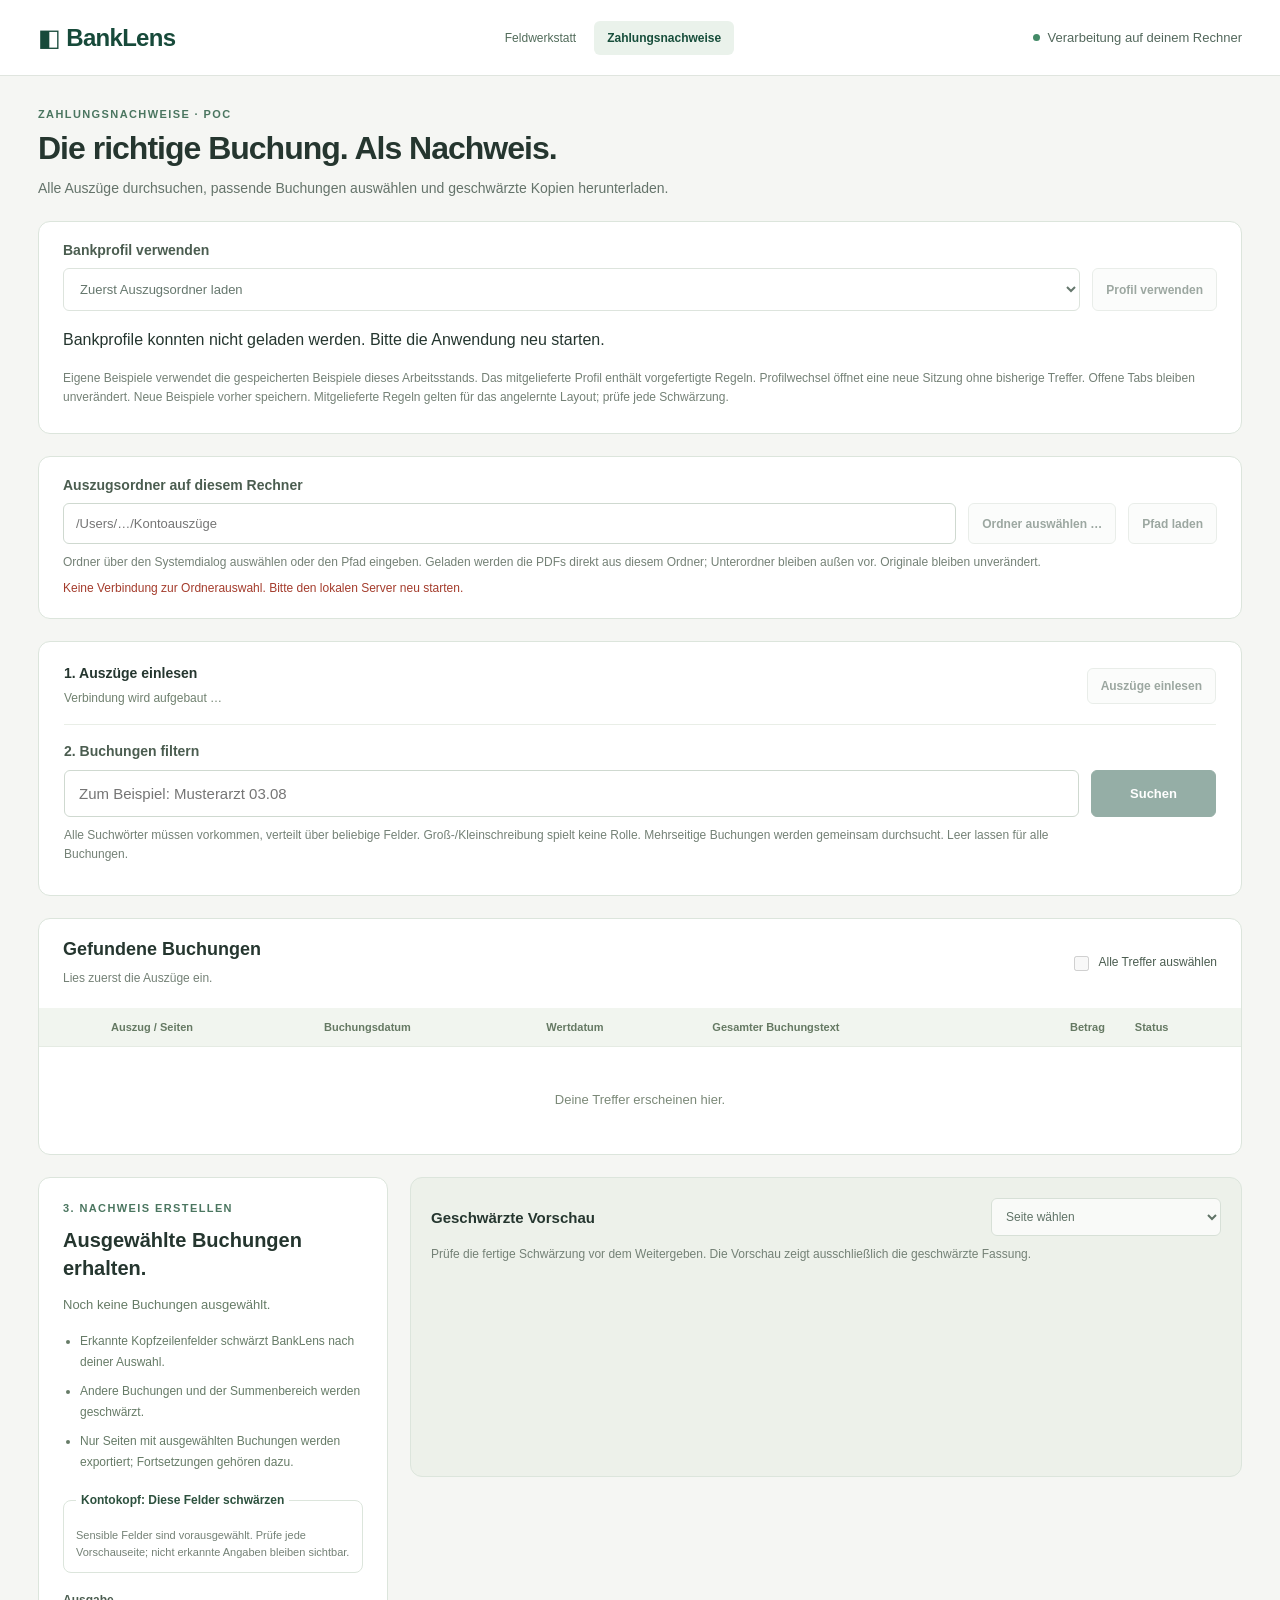
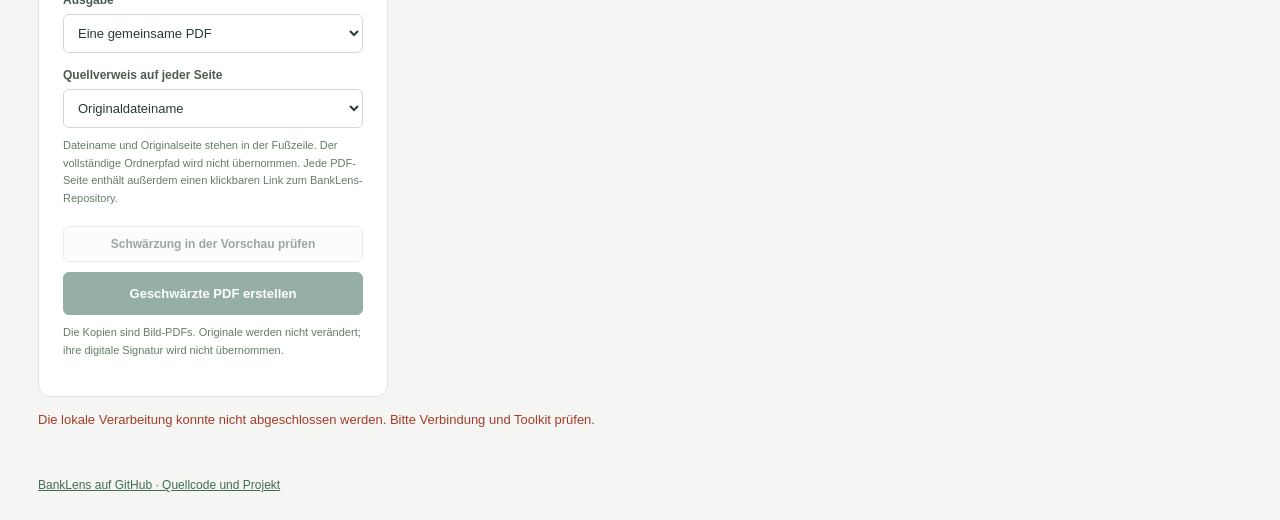
==== commit 2628c270: "Make header identity consistent across views" ====
--- a/banklens_pdf/web/proof.html
+++ b/banklens_pdf/web/proof.html
@@ -2,7 +2,7 @@
 <html lang="de">
 <head><meta charset="utf-8"><meta name="viewport" content="width=device-width,initial-scale=1"><title>BankLens · Zahlungsnachweise</title><link rel="stylesheet" href="style.css"><link rel="stylesheet" href="proof.css"><script src="proof.js" defer></script><script src="source.js" defer></script><script src="profiles.js" defer></script></head>
 <body>
-<header><a class="brand" href="./">◧ BankLens <span id="version">Lokaler POC</span></a><nav class="mode-nav"><a href="./">Feldwerkstatt</a><a href="proof.html" aria-current="page">Zahlungsnachweise</a></nav><span class="local"><i></i> Auf deinem Rechner</span></header>
+<header><a class="brand" href="./">◧ BankLens <span id="app-version"></span></a><nav class="mode-nav"><a href="./">Feldwerkstatt</a><a href="proof.html" aria-current="page">Zahlungsnachweise</a></nav><span class="local"><i></i> Verarbeitung auf deinem Rechner</span></header>
 <main>
   <section class="intro"><div class="eyebrow">ZAHLUNGSNACHWEISE · POC</div><h1>Die richtige Buchung. Als Nachweis.</h1><p>Alle Auszüge durchsuchen, passende Buchungen auswählen und geschwärzte Kopien herunterladen.</p></section>
   <section class="source-card" aria-label="Bankprofil"><label for="profile-select">Bankprofil verwenden</label><div class="source-line"><select id="profile-select" disabled aria-describedby="profile-status profile-help"><option value="">Zuerst Auszugsordner laden</option></select><button id="profile-switch" class="secondary" disabled>Profil verwenden</button></div><p id="profile-status" role="status" aria-live="polite">Profil wird geladen …</p><p id="profile-help" class="help">Eigene Beispiele verwendet die gespeicherten Beispiele dieses Arbeitsstands. Das mitgelieferte Profil enthält vorgefertigte Regeln. Profilwechsel öffnet eine neue Sitzung ohne bisherige Treffer. Offene Tabs bleiben unverändert. Neue Beispiele vorher speichern. Mitgelieferte Regeln gelten für das angelernte Layout; prüfe jede Schwärzung.</p></section>
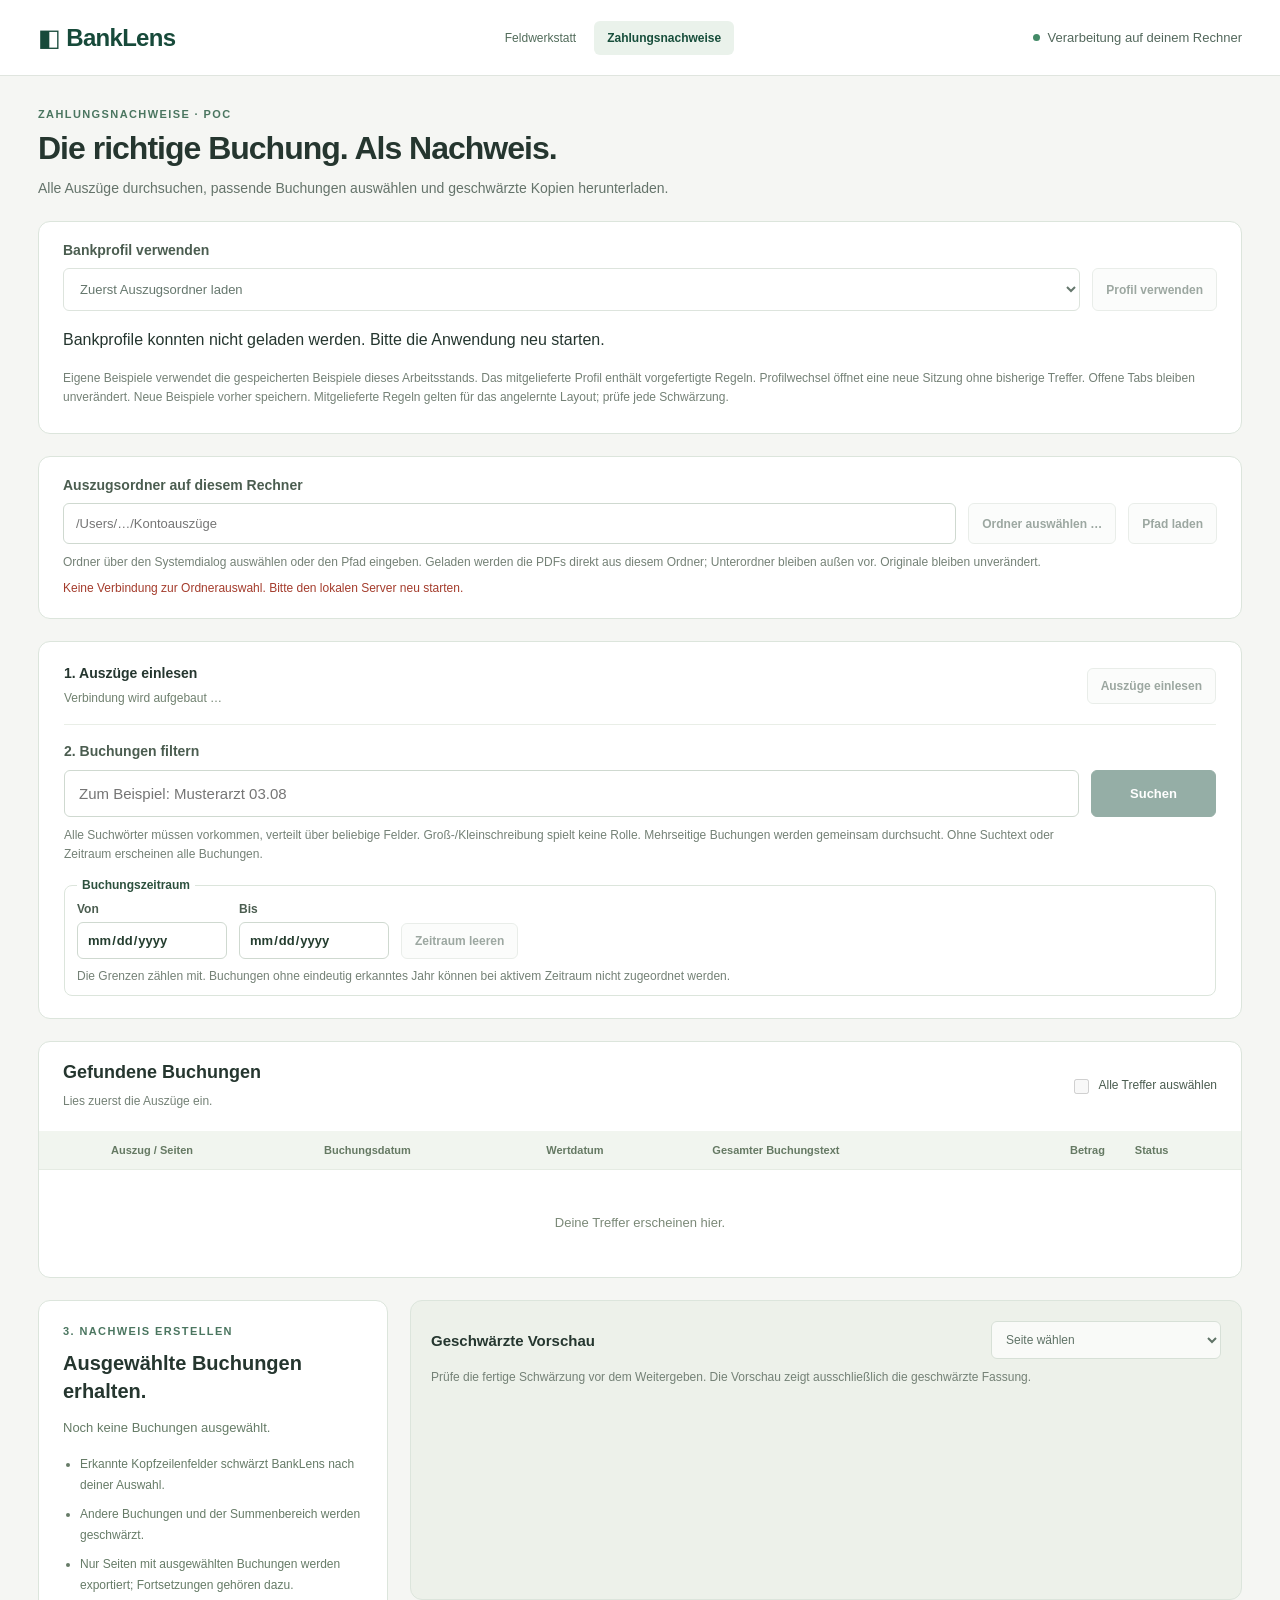
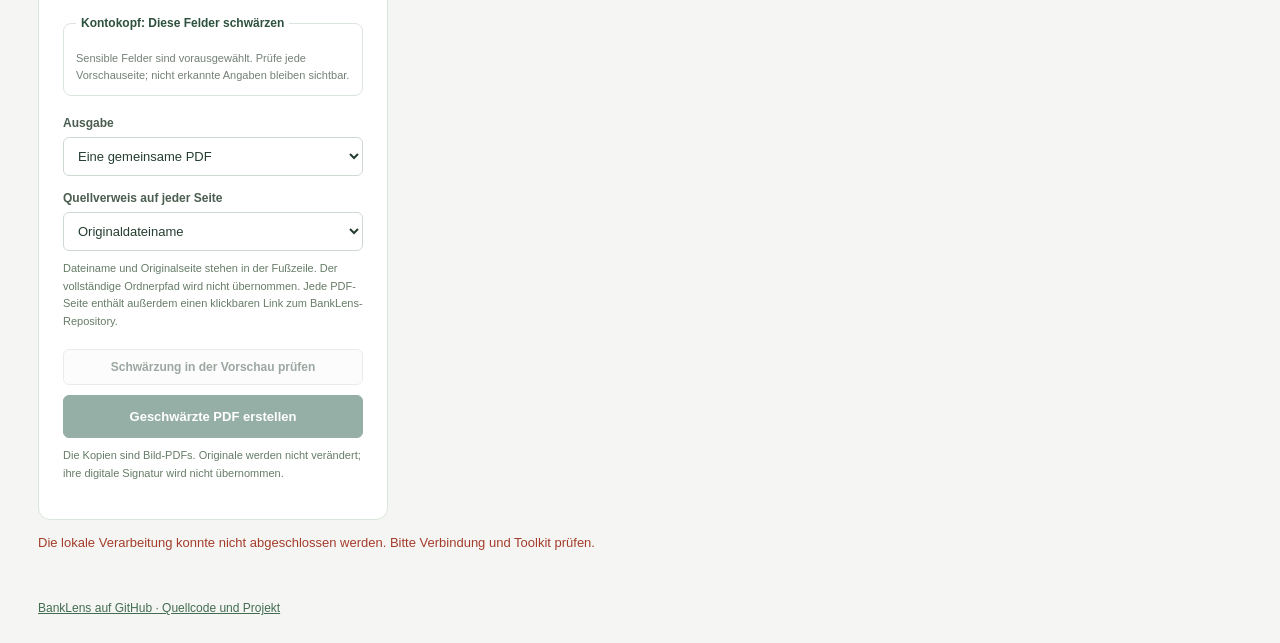
==== commit 96bb8154: "Add booking date range filter" ====
--- a/banklens_pdf/web/proof.html
+++ b/banklens_pdf/web/proof.html
@@ -10,7 +10,7 @@
   <section class="search-card">
     <div class="index-bar"><div><strong>1. Auszüge einlesen</strong><p id="index-profile" class="help"></p><p id="index-status" role="status">Verbindung wird aufgebaut …</p></div><div><button id="index" class="secondary" disabled>Auszüge einlesen</button><button id="stop" class="secondary" hidden>Anhalten</button></div></div>
     <progress id="index-progress" max="1" value="0" hidden></progress>
-    <form id="search-form"><label for="query">2. Buchungen filtern</label><div class="search-line"><input id="query" type="search" placeholder="Zum Beispiel: Musterarzt 03.08" maxlength="500" autocomplete="off" disabled><button id="search" class="primary" disabled>Suchen</button></div><p class="help">Alle Suchwörter müssen vorkommen, verteilt über beliebige Felder. Groß-/Kleinschreibung spielt keine Rolle. Mehrseitige Buchungen werden gemeinsam durchsucht. Leer lassen für alle Buchungen.</p></form>
+    <form id="search-form"><label for="query">2. Buchungen filtern</label><div class="search-line"><input id="query" type="search" placeholder="Zum Beispiel: Musterarzt 03.08" maxlength="500" autocomplete="off" disabled><button id="search" class="primary" disabled>Suchen</button></div><p class="help">Alle Suchwörter müssen vorkommen, verteilt über beliebige Felder. Groß-/Kleinschreibung spielt keine Rolle. Mehrseitige Buchungen werden gemeinsam durchsucht. Ohne Suchtext oder Zeitraum erscheinen alle Buchungen.</p><fieldset class="booking-date-filters"><legend>Buchungszeitraum</legend><div class="date-filter-line"><label for="booking-date-from">Von<input id="booking-date-from" type="date" disabled></label><label for="booking-date-to">Bis<input id="booking-date-to" type="date" disabled></label><button id="clear-booking-dates" class="secondary" type="button" disabled>Zeitraum leeren</button></div><p class="help">Die Grenzen zählen mit. Buchungen ohne eindeutig erkanntes Jahr können bei aktivem Zeitraum nicht zugeordnet werden.</p></fieldset></form>
   </section>
   <section class="results-card">
     <div class="results-heading"><div><h2>Gefundene Buchungen</h2><p id="result-count" class="help">Lies zuerst die Auszüge ein.</p></div><label class="checkbox"><input id="select-all" type="checkbox" disabled>Alle Treffer auswählen</label></div>
--- a/banklens_pdf/web/proof.css
+++ b/banklens_pdf/web/proof.css
@@ -1,2 +1,3 @@
 .mode-nav{display:flex;gap:5px}.mode-nav a{color:#526c5b;text-decoration:none;font-size:12px;padding:10px 13px;border-radius:6px}.mode-nav a[aria-current=page]{background:#eaf2eb;color:#174e3b;font-weight:650}main{max-width:1550px}.search-card,.results-card,.export-card,.preview-card{background:#fff;border:1px solid #dce5dc;border-radius:12px}.search-card{padding:22px 25px;margin-bottom:22px}.index-bar{display:flex;justify-content:space-between;align-items:center;gap:20px;border-bottom:1px solid #e9eee7;padding-bottom:16px;margin-bottom:18px}.index-bar strong{font-size:14px}.index-bar p{font-size:12px;color:#70816f;margin:7px 0 0}.index-bar button{white-space:nowrap}#search-form>label{font-size:14px;margin:0 0 11px}.search-line{display:flex;gap:12px}.search-line input{margin:0;padding:14px;font-size:15px;flex:1;min-width:0}.search-line button{width:125px}.search-card .help{max-width:1000px}.results-card{overflow:hidden}.results-heading{padding:20px 24px;display:flex;justify-content:space-between;gap:15px;align-items:center}.results-heading h2{font-size:18px}.results-heading p{margin-bottom:0}.results-heading label{margin:0;white-space:nowrap}.results-card .table-scroll{max-height:620px;overflow:auto}#results{margin:0;font-size:12px}#results th{position:sticky;top:0;background:#f1f5ef;z-index:1;font-size:11px}#results td,#results th{padding:13px 15px}#results input[type=checkbox]{width:16px;height:16px;margin:2px;accent-color:#1e6446}#results td:first-child{width:35px}.booking-text{min-width:240px;max-width:650px;white-space:pre-wrap;overflow-wrap:anywhere;line-height:1.65}.amount{text-align:right;white-space:nowrap;font-variant-numeric:tabular-nums}.document-label{font-weight:600;white-space:nowrap}.document-pages{font-size:11px;color:#74836f;display:block;margin-top:5px}.booking-state{font-size:10px;padding:4px 6px;border-radius:4px;background:#edf4ee;color:#4b7558;white-space:nowrap}.booking-state.incomplete{background:#fff0d6;color:#8a641e}.empty-results{text-align:center;padding:30px;color:#7b8978;font-size:13px}.export-area{display:grid;grid-template-columns:350px minmax(0,1fr);gap:22px;margin-top:22px;align-items:start}.export-card{padding:24px}.export-card h2{font-size:20px;line-height:1.4;margin:12px 0}.export-card>p{font-size:13px;color:#667c67}.policy{padding-left:17px;font-size:12px;line-height:1.75;color:#667b67;margin:15px 0 20px}.policy li{margin-bottom:8px}.export-card .help{font-size:11px}#export-status{font-size:12px;color:#356c49;line-height:1.6}.preview-card{padding:20px;min-height:300px;background:#edf1ea}.preview-heading{display:flex;align-items:center;justify-content:space-between;gap:15px}.preview-heading select{margin:0;max-width:230px;font-size:12px}.preview-heading h2{font-size:15px}.preview-card>img{display:block;max-width:100%;height:auto;margin:15px auto 0;box-shadow:0 3px 15px #182c2222}.preview-card>img[hidden]{display:none}#downloads a{display:block;padding:11px 13px;margin-top:9px;border:1px solid #b8cfbc;border-radius:6px;color:#1b5f3f;background:#f3f8f2;text-decoration:none;font-size:12px;font-weight:600}#status{font-size:13px;color:#466e50}#status.error{color:#a43c2c}.search-card progress{margin-top:0;margin-bottom:15px}@media(max-width:950px){.export-area{grid-template-columns:300px minmax(0,1fr)}header .local{display:none}.mode-nav a{padding:9px;font-size:11px}}@media(max-width:720px){.export-area{grid-template-columns:1fr}.search-card{padding:18px}.index-bar{align-items:flex-start;gap:10px}.index-bar button{padding:9px;font-size:11px}.search-line{gap:8px}.search-line input{font-size:13px}.search-line button{width:85px}.results-heading{padding:18px;align-items:flex-start;flex-direction:column}.brand span{display:none}.mode-nav{gap:0}.mode-nav a{padding:8px;font-size:10px}.preview-heading{flex-wrap:wrap}.preview-heading select{max-width:100%}.booking-text{min-width:230px}}
 .redaction-fieldset{border:1px solid #dce5dc;border-radius:8px;padding:12px;margin:16px 0 20px;min-width:0}.redaction-fieldset legend{font-size:12px;font-weight:650;padding:0 5px;color:#2d513e}.redaction-options{display:grid;grid-template-columns:1fr 1fr;gap:4px 10px}.redaction-option{display:grid;grid-template-columns:18px minmax(0,1fr);grid-template-rows:auto auto;align-items:center;gap:2px 6px;margin:0;padding:5px 2px;font-size:11px;line-height:1.35}.redaction-option input{grid-row:1/3;width:15px;height:15px;margin:0;accent-color:#1e6446}.redaction-option small{grid-column:2;color:#7b8978;font-size:9px;font-weight:400}.redaction-option:has(input:disabled){color:#849083}.redaction-fieldset .help{margin:8px 0 0;line-height:1.5}@media(max-width:420px){.redaction-options{grid-template-columns:1fr}}
+.booking-date-filters{border:1px solid #dce5dc;border-radius:8px;padding:10px 12px;margin:14px 0 0;min-width:0}.booking-date-filters legend{font-size:12px;font-weight:650;padding:0 5px;color:#2d513e}.date-filter-line{display:flex;align-items:end;gap:12px}.date-filter-line label{margin:0;font-size:12px;min-width:150px}.date-filter-line input{display:block;margin:6px 0 0;padding:9px;font-size:13px}.date-filter-line button{margin:0;white-space:nowrap}.booking-date-filters .help{margin:8px 0 0;line-height:1.5}@media(max-width:720px){.date-filter-line{flex-wrap:wrap}.date-filter-line label{flex:1 1 190px}.date-filter-line button{flex:1 1 100%}}
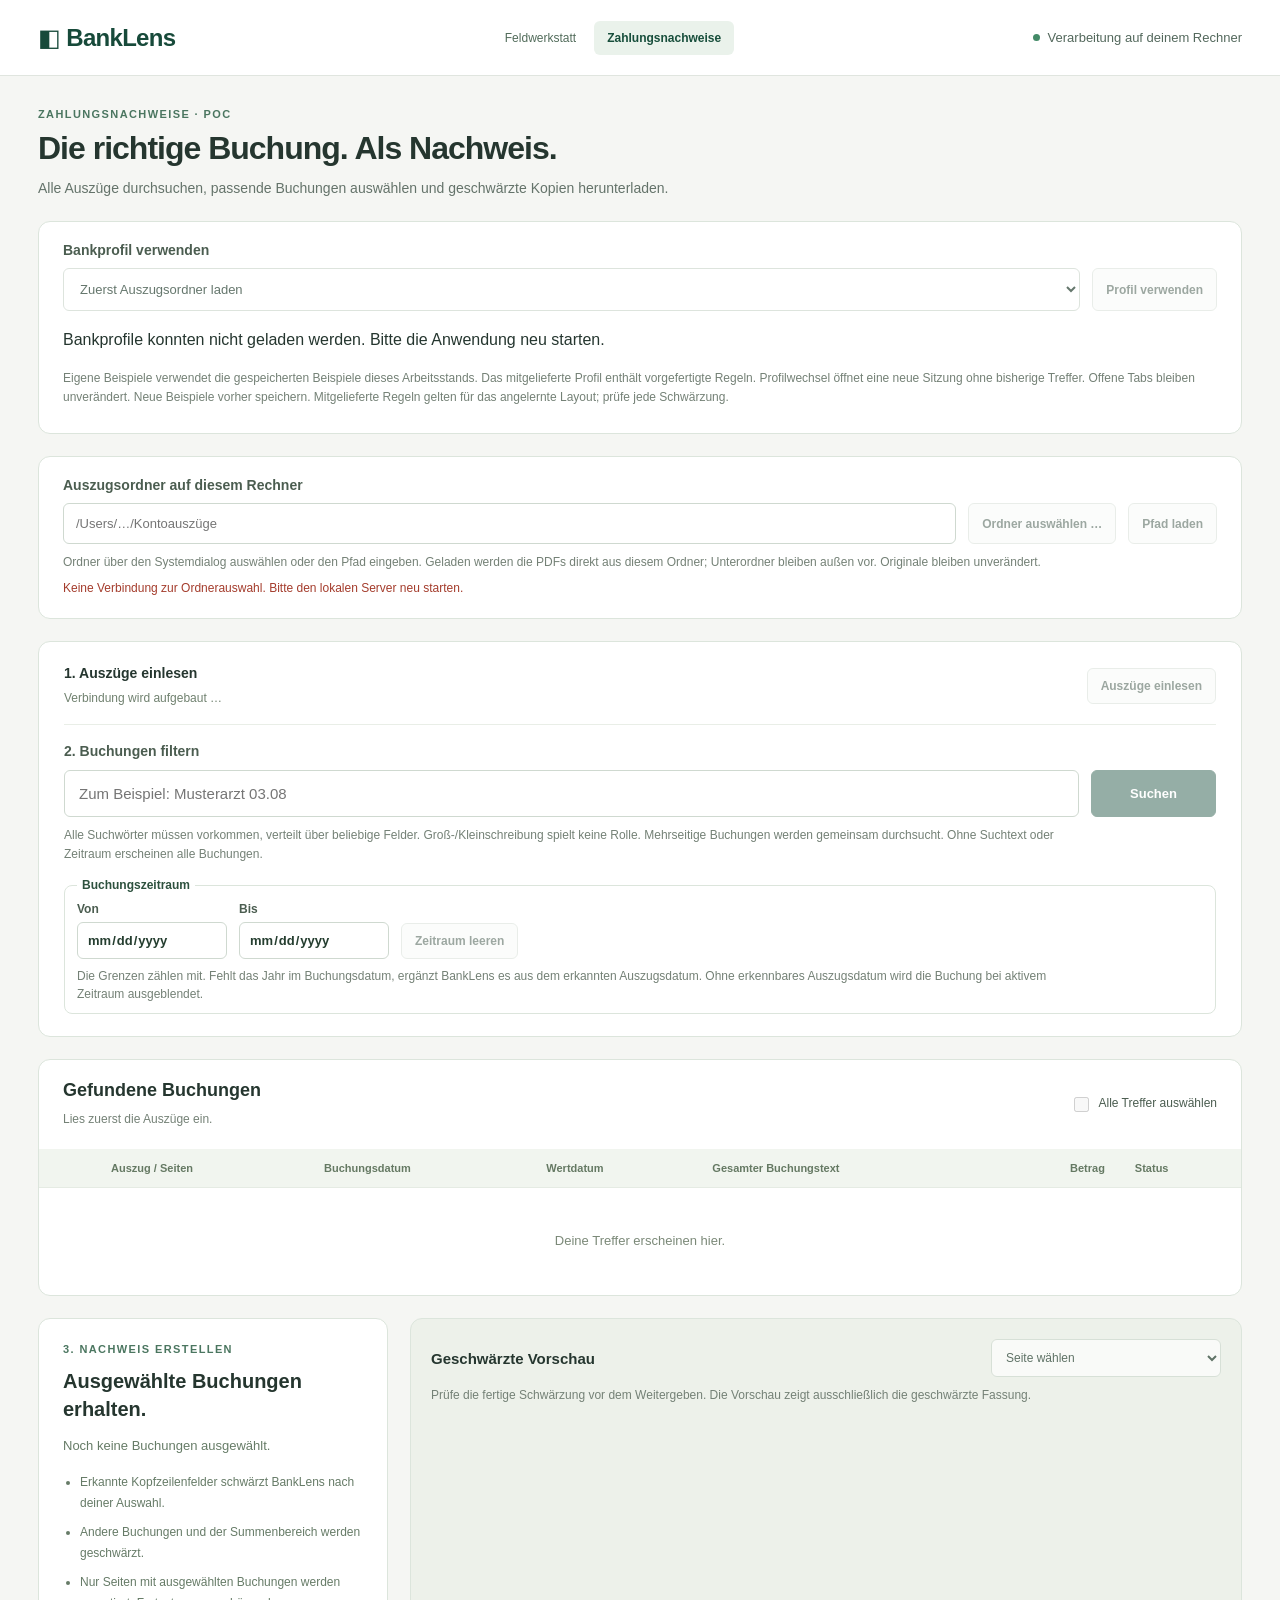
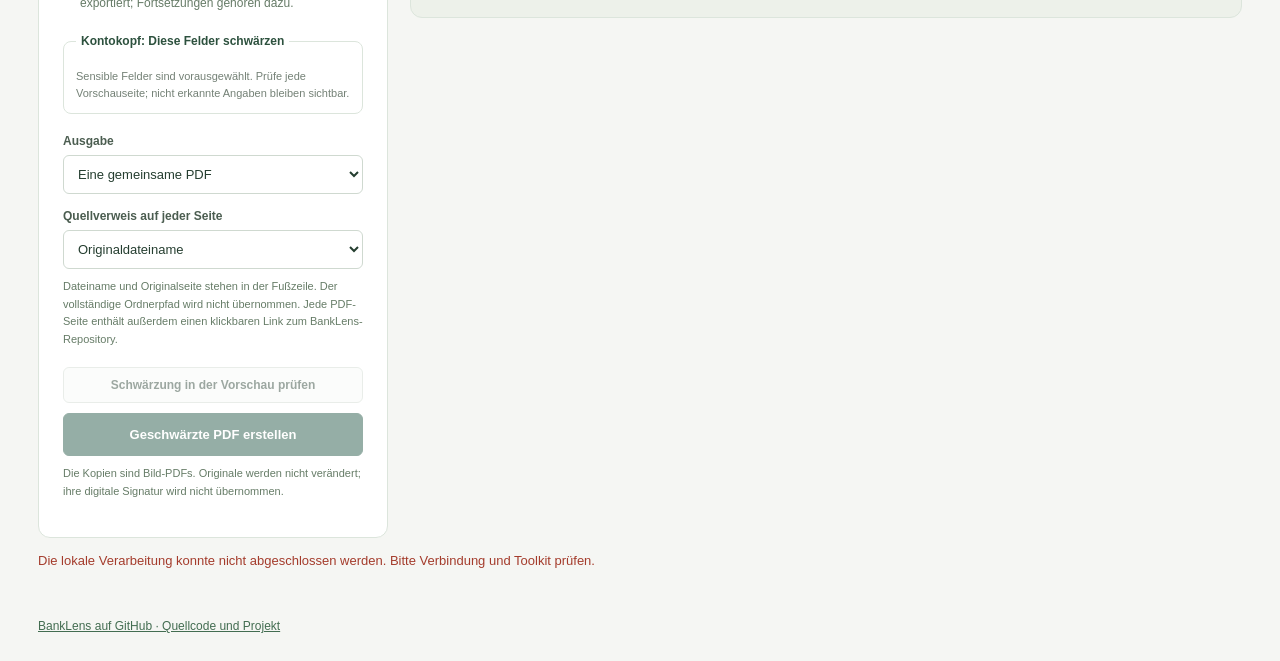
==== commit e8e75be7: "Infer booking years from statement dates" ====
--- a/banklens_pdf/web/proof.html
+++ b/banklens_pdf/web/proof.html
@@ -10,7 +10,7 @@
   <section class="search-card">
     <div class="index-bar"><div><strong>1. Auszüge einlesen</strong><p id="index-profile" class="help"></p><p id="index-status" role="status">Verbindung wird aufgebaut …</p></div><div><button id="index" class="secondary" disabled>Auszüge einlesen</button><button id="stop" class="secondary" hidden>Anhalten</button></div></div>
     <progress id="index-progress" max="1" value="0" hidden></progress>
-    <form id="search-form"><label for="query">2. Buchungen filtern</label><div class="search-line"><input id="query" type="search" placeholder="Zum Beispiel: Musterarzt 03.08" maxlength="500" autocomplete="off" disabled><button id="search" class="primary" disabled>Suchen</button></div><p class="help">Alle Suchwörter müssen vorkommen, verteilt über beliebige Felder. Groß-/Kleinschreibung spielt keine Rolle. Mehrseitige Buchungen werden gemeinsam durchsucht. Ohne Suchtext oder Zeitraum erscheinen alle Buchungen.</p><fieldset class="booking-date-filters"><legend>Buchungszeitraum</legend><div class="date-filter-line"><label for="booking-date-from">Von<input id="booking-date-from" type="date" disabled></label><label for="booking-date-to">Bis<input id="booking-date-to" type="date" disabled></label><button id="clear-booking-dates" class="secondary" type="button" disabled>Zeitraum leeren</button></div><p class="help">Die Grenzen zählen mit. Buchungen ohne eindeutig erkanntes Jahr können bei aktivem Zeitraum nicht zugeordnet werden.</p></fieldset></form>
+    <form id="search-form"><label for="query">2. Buchungen filtern</label><div class="search-line"><input id="query" type="search" placeholder="Zum Beispiel: Musterarzt 03.08" maxlength="500" autocomplete="off" disabled><button id="search" class="primary" disabled>Suchen</button></div><p class="help">Alle Suchwörter müssen vorkommen, verteilt über beliebige Felder. Groß-/Kleinschreibung spielt keine Rolle. Mehrseitige Buchungen werden gemeinsam durchsucht. Ohne Suchtext oder Zeitraum erscheinen alle Buchungen.</p><fieldset class="booking-date-filters"><legend>Buchungszeitraum</legend><div class="date-filter-line"><label for="booking-date-from">Von<input id="booking-date-from" type="date" disabled></label><label for="booking-date-to">Bis<input id="booking-date-to" type="date" disabled></label><button id="clear-booking-dates" class="secondary" type="button" disabled>Zeitraum leeren</button></div><p class="help">Die Grenzen zählen mit. Fehlt das Jahr im Buchungsdatum, ergänzt BankLens es aus dem erkannten Auszugsdatum. Ohne erkennbares Auszugsdatum wird die Buchung bei aktivem Zeitraum ausgeblendet.</p></fieldset></form>
   </section>
   <section class="results-card">
     <div class="results-heading"><div><h2>Gefundene Buchungen</h2><p id="result-count" class="help">Lies zuerst die Auszüge ein.</p></div><label class="checkbox"><input id="select-all" type="checkbox" disabled>Alle Treffer auswählen</label></div>
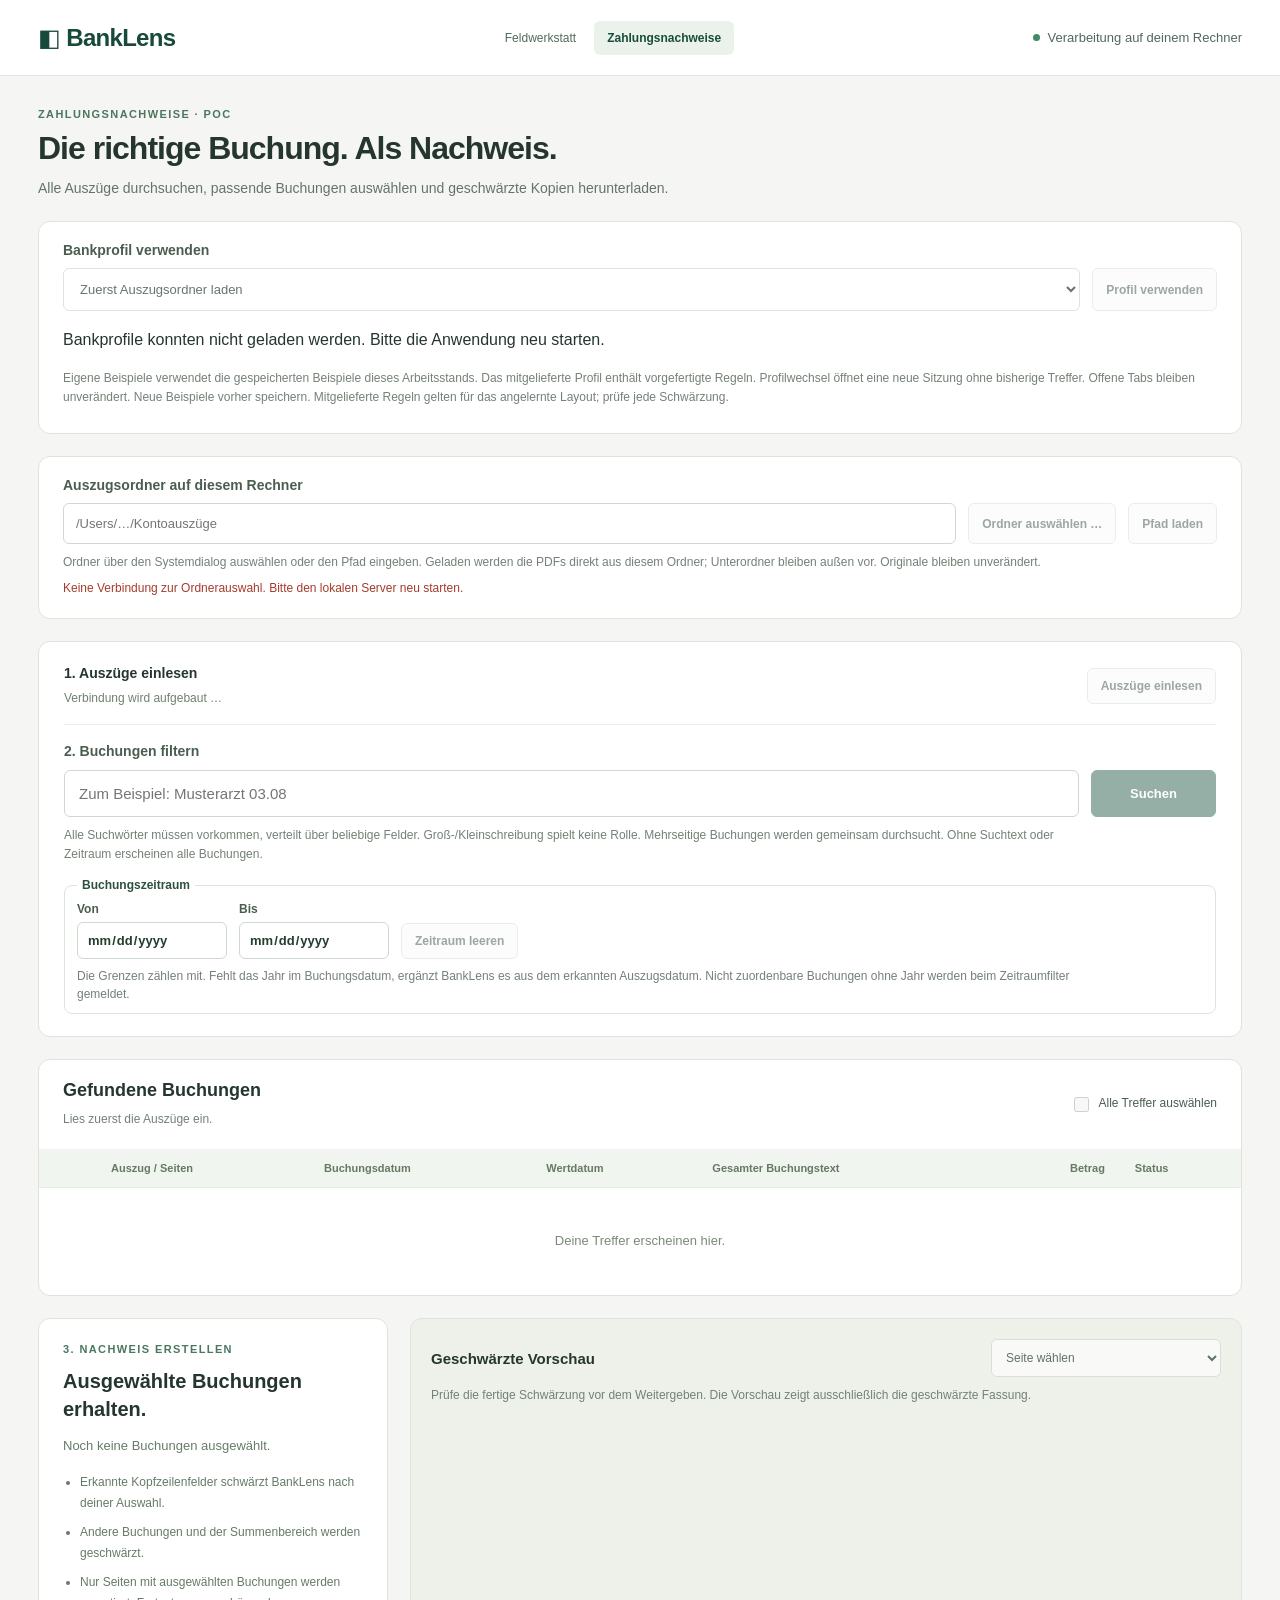
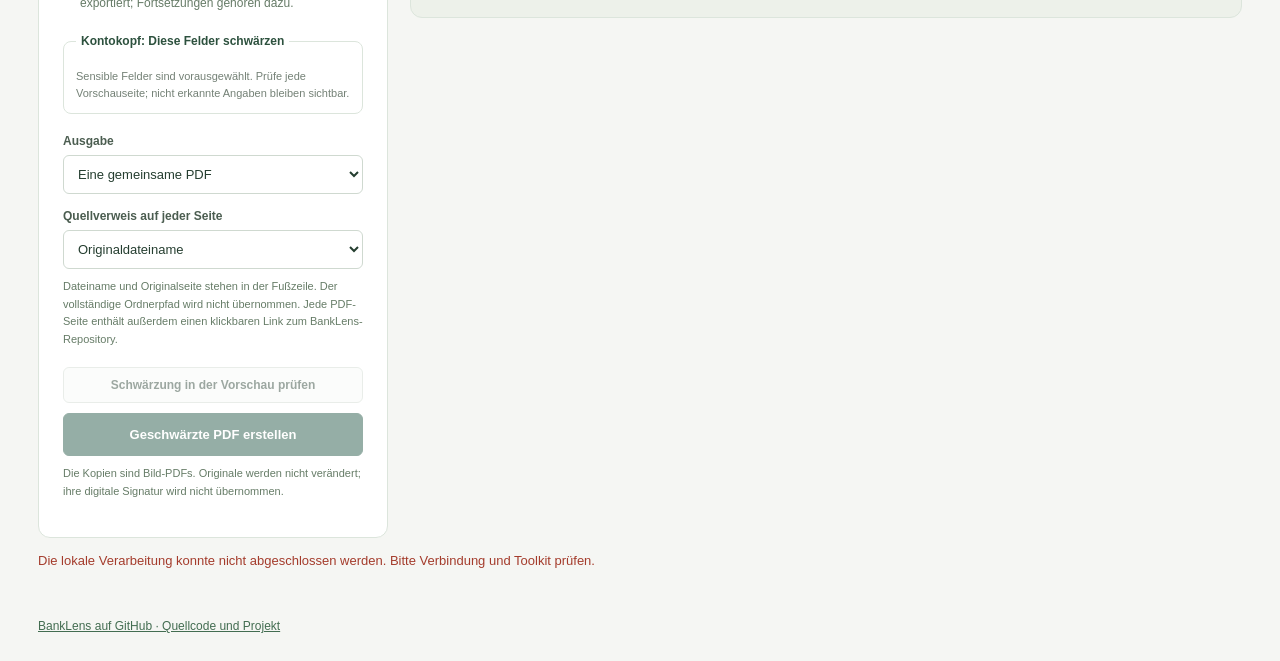
==== commit ec527385: "Warn about unassigned booking years" ====
--- a/banklens_pdf/web/proof.html
+++ b/banklens_pdf/web/proof.html
@@ -10,7 +10,7 @@
   <section class="search-card">
     <div class="index-bar"><div><strong>1. Auszüge einlesen</strong><p id="index-profile" class="help"></p><p id="index-status" role="status">Verbindung wird aufgebaut …</p></div><div><button id="index" class="secondary" disabled>Auszüge einlesen</button><button id="stop" class="secondary" hidden>Anhalten</button></div></div>
     <progress id="index-progress" max="1" value="0" hidden></progress>
-    <form id="search-form"><label for="query">2. Buchungen filtern</label><div class="search-line"><input id="query" type="search" placeholder="Zum Beispiel: Musterarzt 03.08" maxlength="500" autocomplete="off" disabled><button id="search" class="primary" disabled>Suchen</button></div><p class="help">Alle Suchwörter müssen vorkommen, verteilt über beliebige Felder. Groß-/Kleinschreibung spielt keine Rolle. Mehrseitige Buchungen werden gemeinsam durchsucht. Ohne Suchtext oder Zeitraum erscheinen alle Buchungen.</p><fieldset class="booking-date-filters"><legend>Buchungszeitraum</legend><div class="date-filter-line"><label for="booking-date-from">Von<input id="booking-date-from" type="date" disabled></label><label for="booking-date-to">Bis<input id="booking-date-to" type="date" disabled></label><button id="clear-booking-dates" class="secondary" type="button" disabled>Zeitraum leeren</button></div><p class="help">Die Grenzen zählen mit. Fehlt das Jahr im Buchungsdatum, ergänzt BankLens es aus dem erkannten Auszugsdatum. Ohne erkennbares Auszugsdatum wird die Buchung bei aktivem Zeitraum ausgeblendet.</p></fieldset></form>
+    <form id="search-form"><label for="query">2. Buchungen filtern</label><div class="search-line"><input id="query" type="search" placeholder="Zum Beispiel: Musterarzt 03.08" maxlength="500" autocomplete="off" disabled><button id="search" class="primary" disabled>Suchen</button></div><p class="help">Alle Suchwörter müssen vorkommen, verteilt über beliebige Felder. Groß-/Kleinschreibung spielt keine Rolle. Mehrseitige Buchungen werden gemeinsam durchsucht. Ohne Suchtext oder Zeitraum erscheinen alle Buchungen.</p><fieldset class="booking-date-filters"><legend>Buchungszeitraum</legend><div class="date-filter-line"><label for="booking-date-from">Von<input id="booking-date-from" type="date" disabled></label><label for="booking-date-to">Bis<input id="booking-date-to" type="date" disabled></label><button id="clear-booking-dates" class="secondary" type="button" disabled>Zeitraum leeren</button></div><p class="help">Die Grenzen zählen mit. Fehlt das Jahr im Buchungsdatum, ergänzt BankLens es aus dem erkannten Auszugsdatum. Nicht zuordenbare Buchungen ohne Jahr werden beim Zeitraumfilter gemeldet.</p><p id="booking-date-warning" class="date-filter-warning" role="status" aria-live="polite" hidden></p></fieldset></form>
   </section>
   <section class="results-card">
     <div class="results-heading"><div><h2>Gefundene Buchungen</h2><p id="result-count" class="help">Lies zuerst die Auszüge ein.</p></div><label class="checkbox"><input id="select-all" type="checkbox" disabled>Alle Treffer auswählen</label></div>
--- a/banklens_pdf/web/proof.css
+++ b/banklens_pdf/web/proof.css
@@ -1,3 +1,4 @@
 .mode-nav{display:flex;gap:5px}.mode-nav a{color:#526c5b;text-decoration:none;font-size:12px;padding:10px 13px;border-radius:6px}.mode-nav a[aria-current=page]{background:#eaf2eb;color:#174e3b;font-weight:650}main{max-width:1550px}.search-card,.results-card,.export-card,.preview-card{background:#fff;border:1px solid #dce5dc;border-radius:12px}.search-card{padding:22px 25px;margin-bottom:22px}.index-bar{display:flex;justify-content:space-between;align-items:center;gap:20px;border-bottom:1px solid #e9eee7;padding-bottom:16px;margin-bottom:18px}.index-bar strong{font-size:14px}.index-bar p{font-size:12px;color:#70816f;margin:7px 0 0}.index-bar button{white-space:nowrap}#search-form>label{font-size:14px;margin:0 0 11px}.search-line{display:flex;gap:12px}.search-line input{margin:0;padding:14px;font-size:15px;flex:1;min-width:0}.search-line button{width:125px}.search-card .help{max-width:1000px}.results-card{overflow:hidden}.results-heading{padding:20px 24px;display:flex;justify-content:space-between;gap:15px;align-items:center}.results-heading h2{font-size:18px}.results-heading p{margin-bottom:0}.results-heading label{margin:0;white-space:nowrap}.results-card .table-scroll{max-height:620px;overflow:auto}#results{margin:0;font-size:12px}#results th{position:sticky;top:0;background:#f1f5ef;z-index:1;font-size:11px}#results td,#results th{padding:13px 15px}#results input[type=checkbox]{width:16px;height:16px;margin:2px;accent-color:#1e6446}#results td:first-child{width:35px}.booking-text{min-width:240px;max-width:650px;white-space:pre-wrap;overflow-wrap:anywhere;line-height:1.65}.amount{text-align:right;white-space:nowrap;font-variant-numeric:tabular-nums}.document-label{font-weight:600;white-space:nowrap}.document-pages{font-size:11px;color:#74836f;display:block;margin-top:5px}.booking-state{font-size:10px;padding:4px 6px;border-radius:4px;background:#edf4ee;color:#4b7558;white-space:nowrap}.booking-state.incomplete{background:#fff0d6;color:#8a641e}.empty-results{text-align:center;padding:30px;color:#7b8978;font-size:13px}.export-area{display:grid;grid-template-columns:350px minmax(0,1fr);gap:22px;margin-top:22px;align-items:start}.export-card{padding:24px}.export-card h2{font-size:20px;line-height:1.4;margin:12px 0}.export-card>p{font-size:13px;color:#667c67}.policy{padding-left:17px;font-size:12px;line-height:1.75;color:#667b67;margin:15px 0 20px}.policy li{margin-bottom:8px}.export-card .help{font-size:11px}#export-status{font-size:12px;color:#356c49;line-height:1.6}.preview-card{padding:20px;min-height:300px;background:#edf1ea}.preview-heading{display:flex;align-items:center;justify-content:space-between;gap:15px}.preview-heading select{margin:0;max-width:230px;font-size:12px}.preview-heading h2{font-size:15px}.preview-card>img{display:block;max-width:100%;height:auto;margin:15px auto 0;box-shadow:0 3px 15px #182c2222}.preview-card>img[hidden]{display:none}#downloads a{display:block;padding:11px 13px;margin-top:9px;border:1px solid #b8cfbc;border-radius:6px;color:#1b5f3f;background:#f3f8f2;text-decoration:none;font-size:12px;font-weight:600}#status{font-size:13px;color:#466e50}#status.error{color:#a43c2c}.search-card progress{margin-top:0;margin-bottom:15px}@media(max-width:950px){.export-area{grid-template-columns:300px minmax(0,1fr)}header .local{display:none}.mode-nav a{padding:9px;font-size:11px}}@media(max-width:720px){.export-area{grid-template-columns:1fr}.search-card{padding:18px}.index-bar{align-items:flex-start;gap:10px}.index-bar button{padding:9px;font-size:11px}.search-line{gap:8px}.search-line input{font-size:13px}.search-line button{width:85px}.results-heading{padding:18px;align-items:flex-start;flex-direction:column}.brand span{display:none}.mode-nav{gap:0}.mode-nav a{padding:8px;font-size:10px}.preview-heading{flex-wrap:wrap}.preview-heading select{max-width:100%}.booking-text{min-width:230px}}
 .redaction-fieldset{border:1px solid #dce5dc;border-radius:8px;padding:12px;margin:16px 0 20px;min-width:0}.redaction-fieldset legend{font-size:12px;font-weight:650;padding:0 5px;color:#2d513e}.redaction-options{display:grid;grid-template-columns:1fr 1fr;gap:4px 10px}.redaction-option{display:grid;grid-template-columns:18px minmax(0,1fr);grid-template-rows:auto auto;align-items:center;gap:2px 6px;margin:0;padding:5px 2px;font-size:11px;line-height:1.35}.redaction-option input{grid-row:1/3;width:15px;height:15px;margin:0;accent-color:#1e6446}.redaction-option small{grid-column:2;color:#7b8978;font-size:9px;font-weight:400}.redaction-option:has(input:disabled){color:#849083}.redaction-fieldset .help{margin:8px 0 0;line-height:1.5}@media(max-width:420px){.redaction-options{grid-template-columns:1fr}}
 .booking-date-filters{border:1px solid #dce5dc;border-radius:8px;padding:10px 12px;margin:14px 0 0;min-width:0}.booking-date-filters legend{font-size:12px;font-weight:650;padding:0 5px;color:#2d513e}.date-filter-line{display:flex;align-items:end;gap:12px}.date-filter-line label{margin:0;font-size:12px;min-width:150px}.date-filter-line input{display:block;margin:6px 0 0;padding:9px;font-size:13px}.date-filter-line button{margin:0;white-space:nowrap}.booking-date-filters .help{margin:8px 0 0;line-height:1.5}@media(max-width:720px){.date-filter-line{flex-wrap:wrap}.date-filter-line label{flex:1 1 190px}.date-filter-line button{flex:1 1 100%}}
+.date-filter-warning{margin:8px 0 0;padding:8px 10px;border-radius:5px;background:#fff3d4;color:#815c16;font-size:12px;line-height:1.5}
